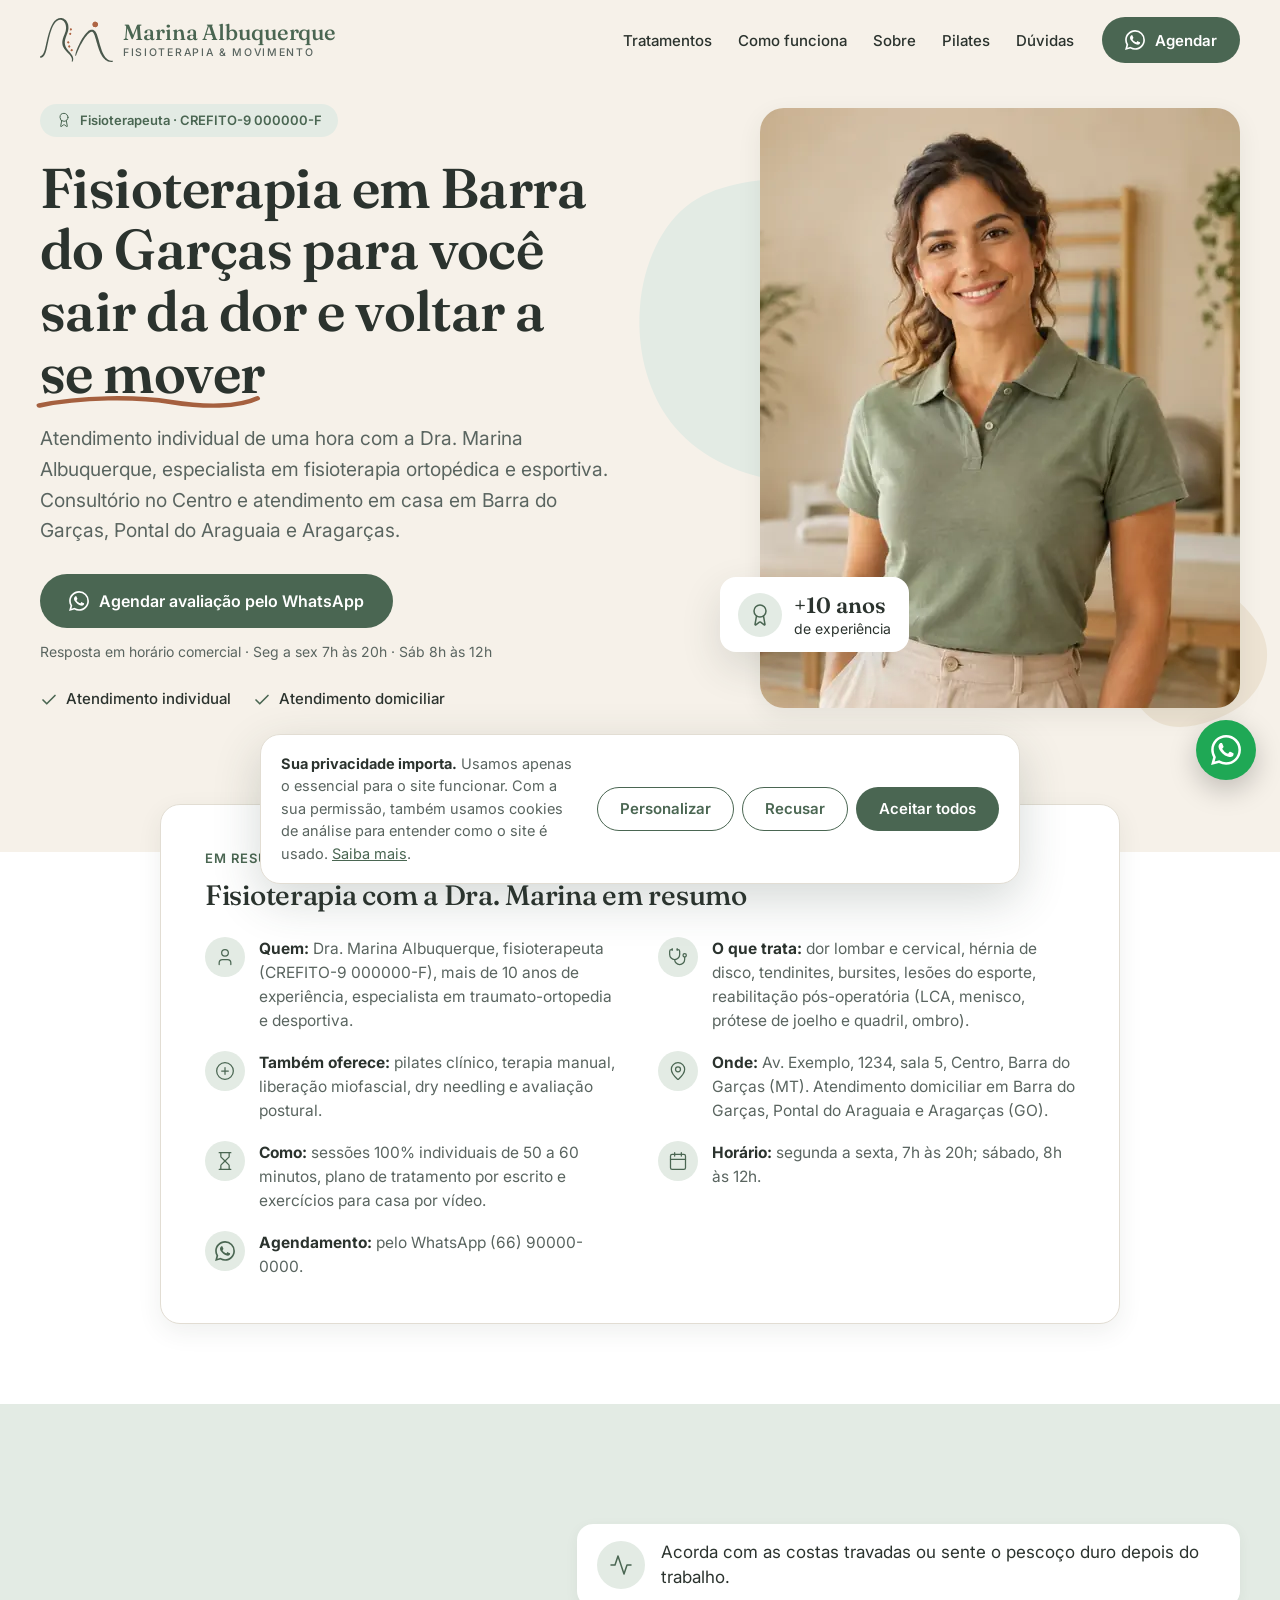
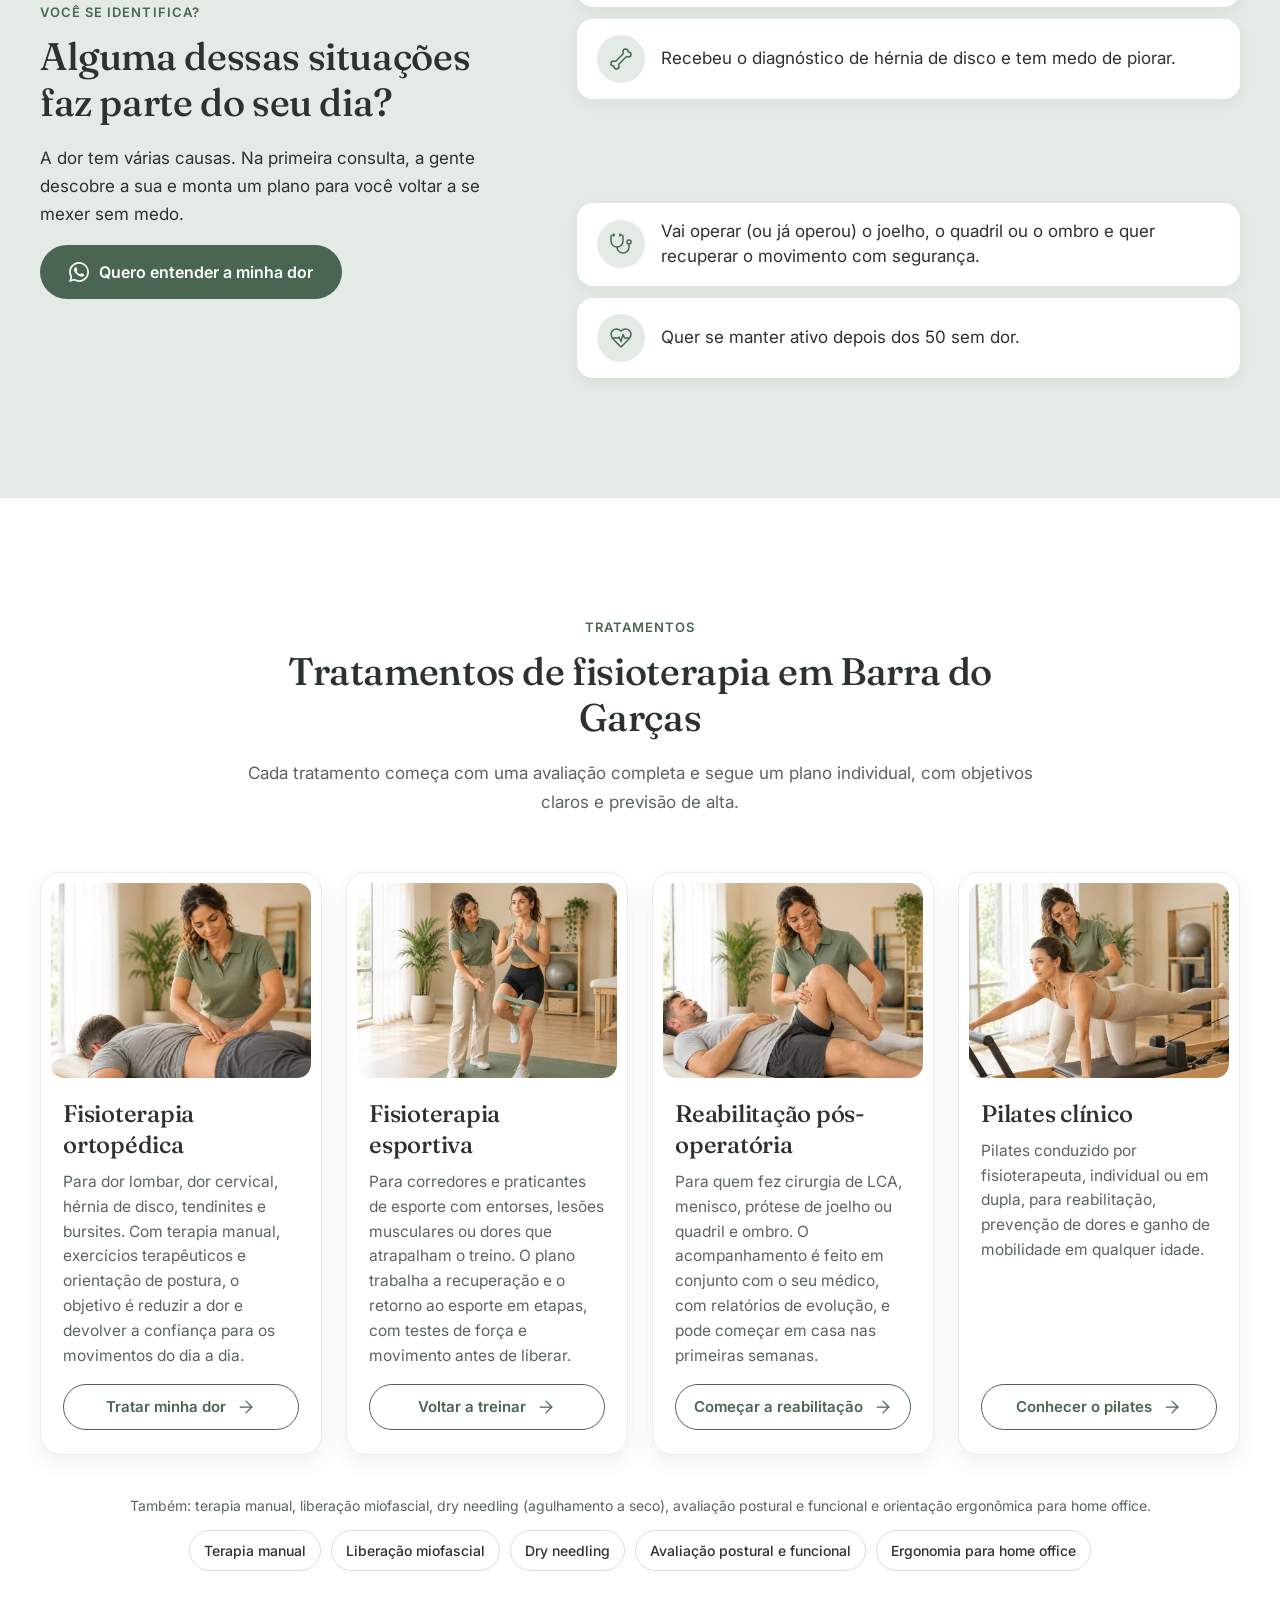
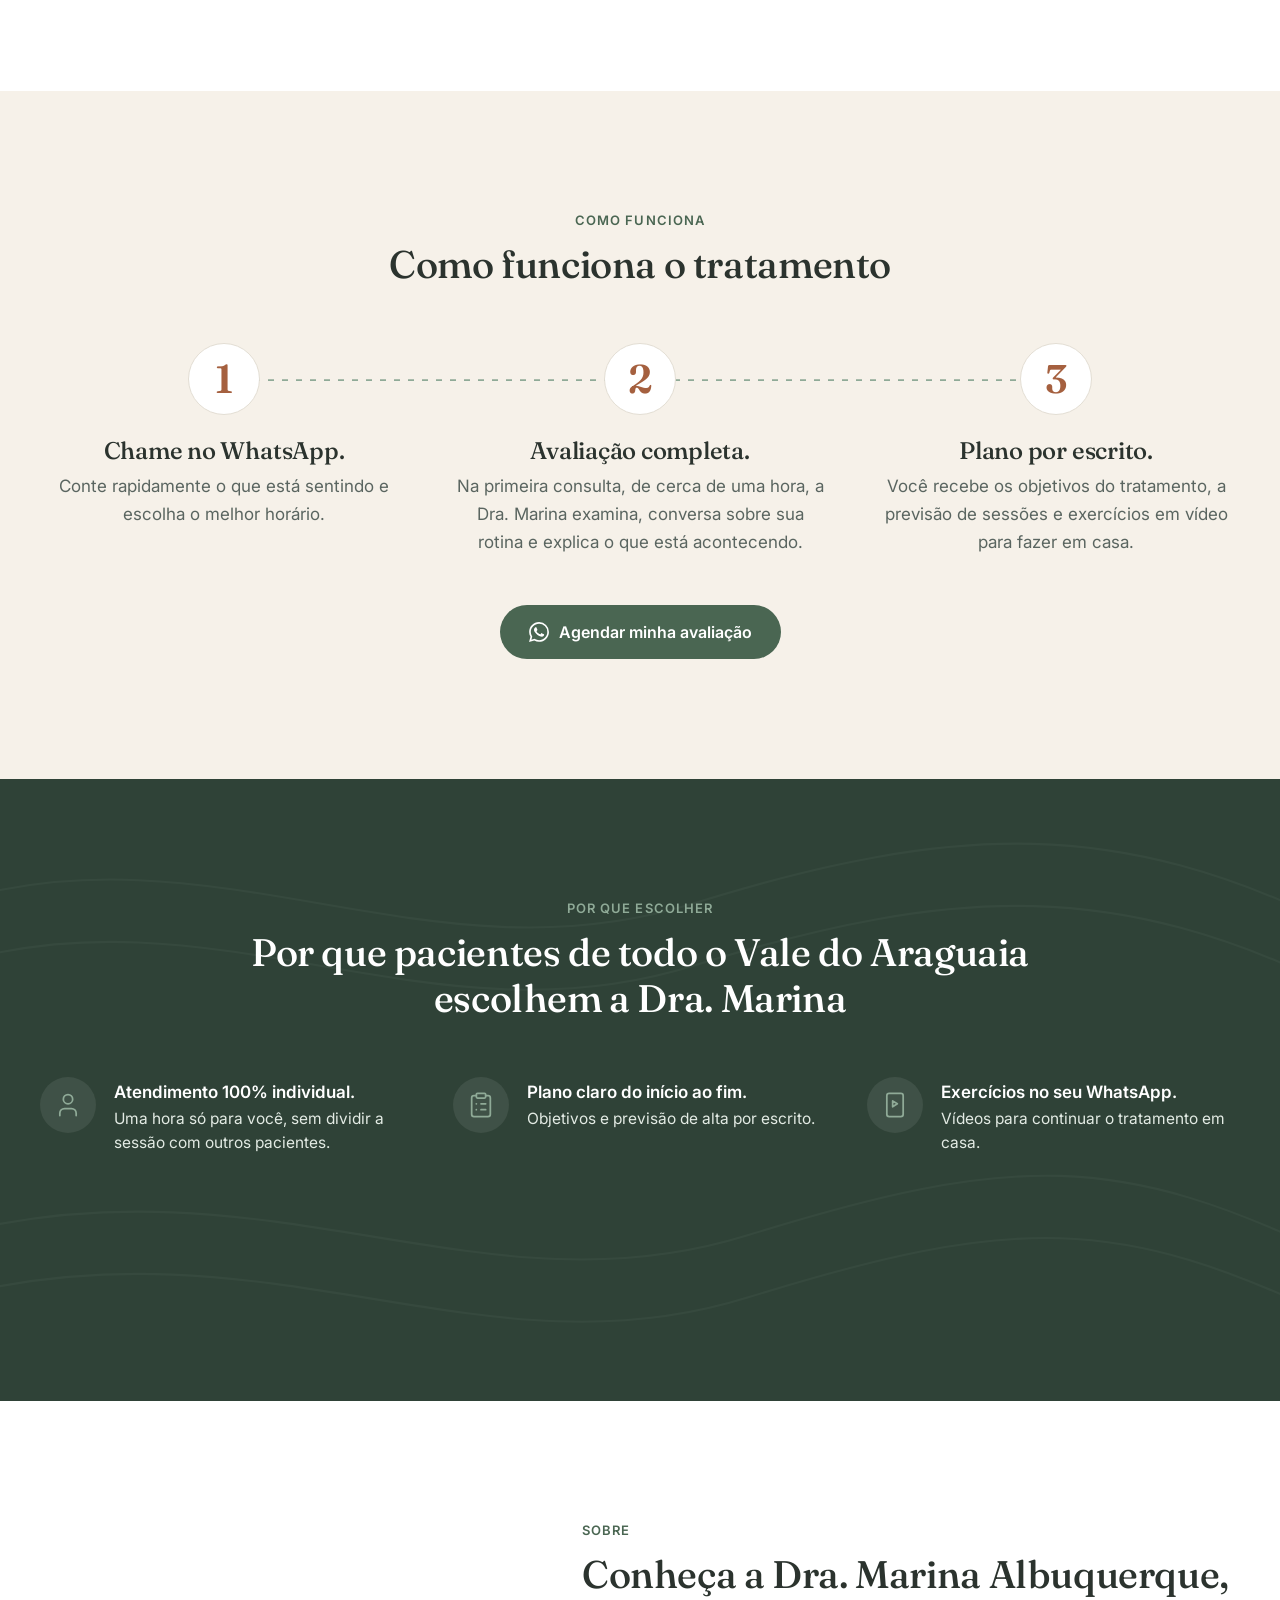
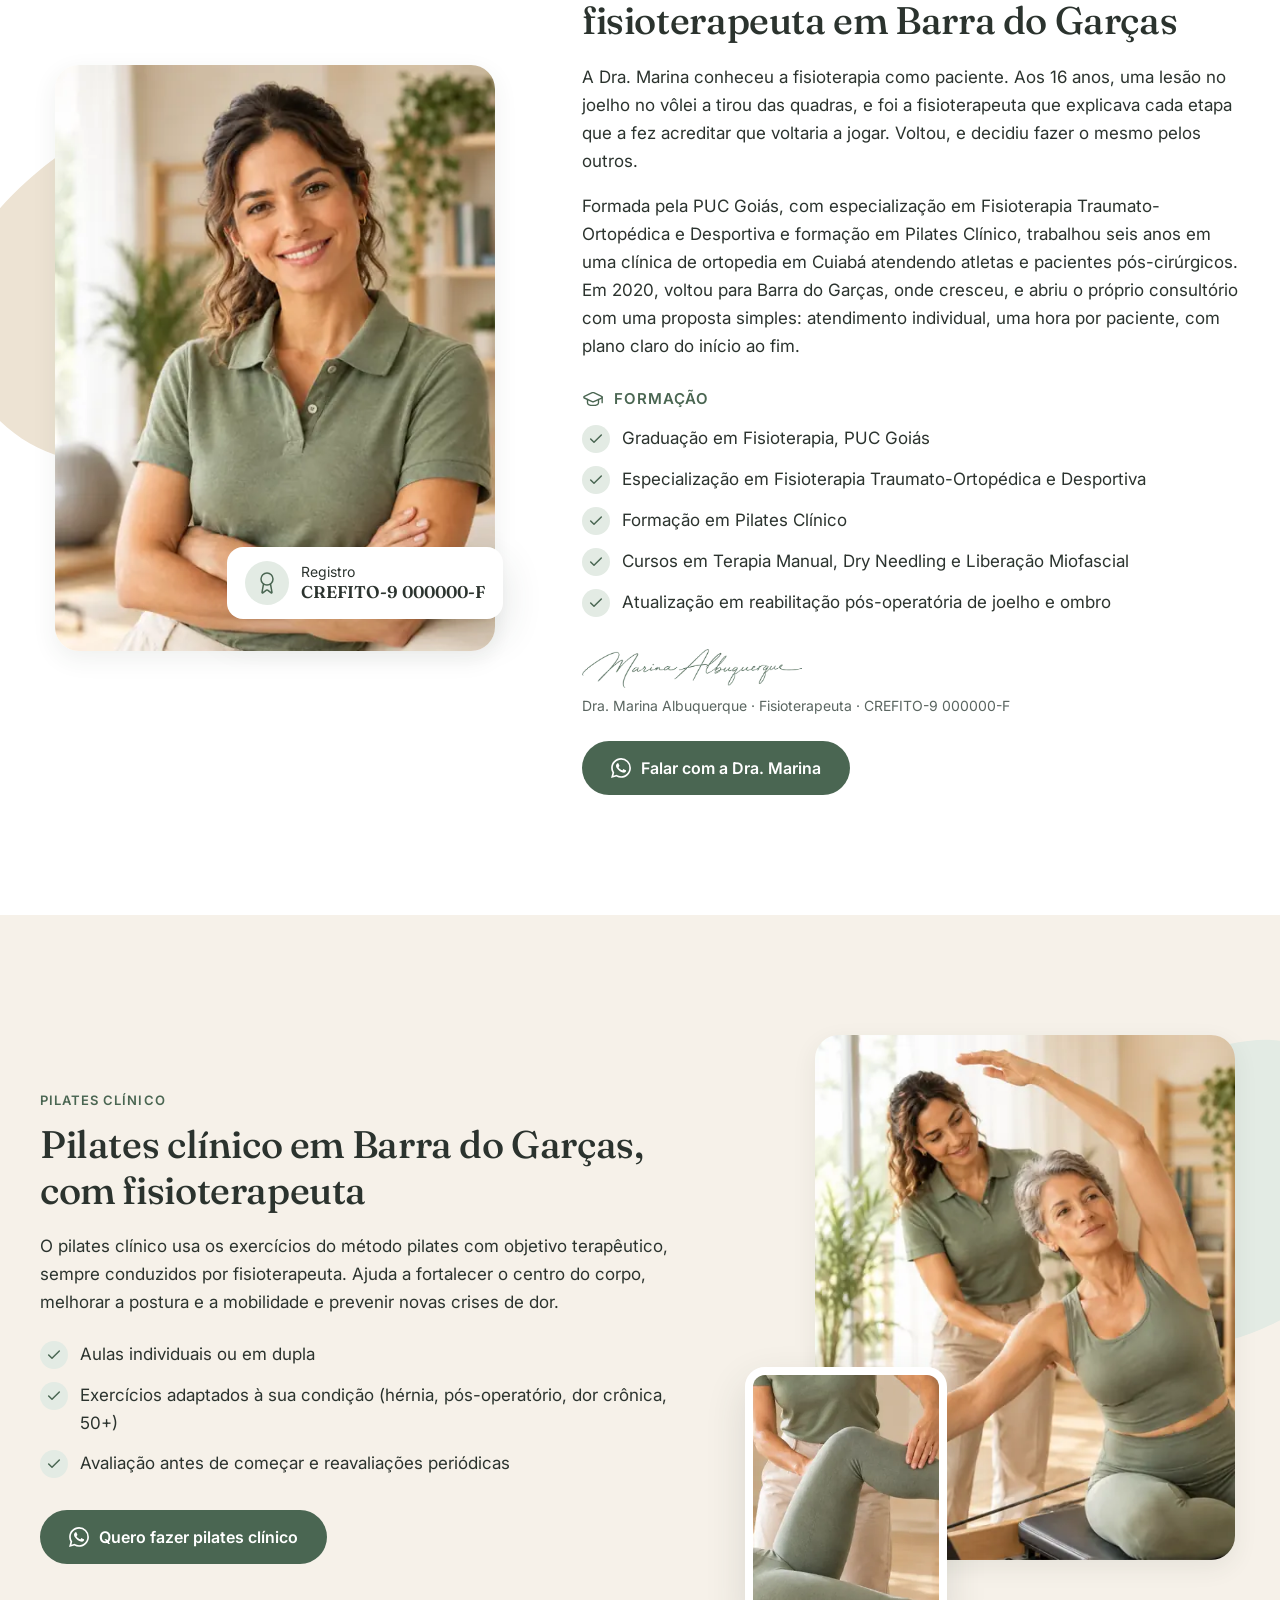
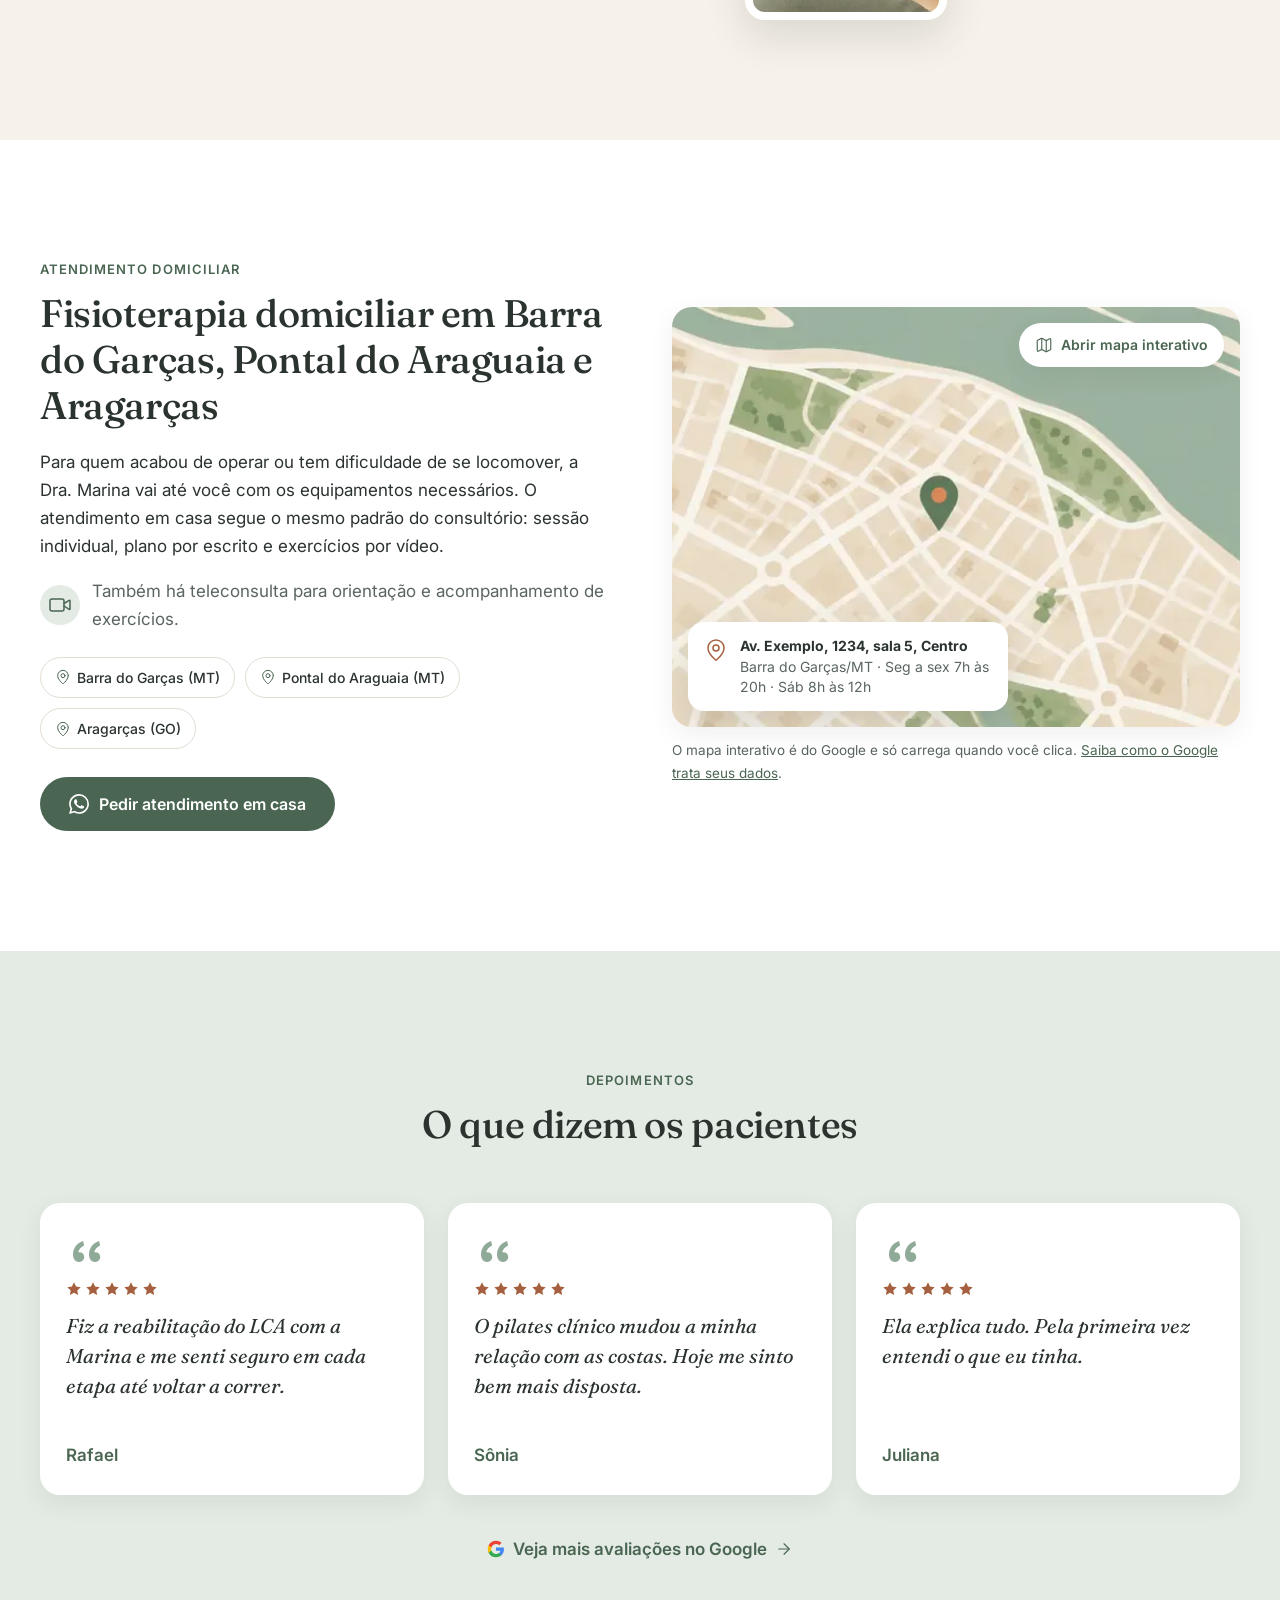
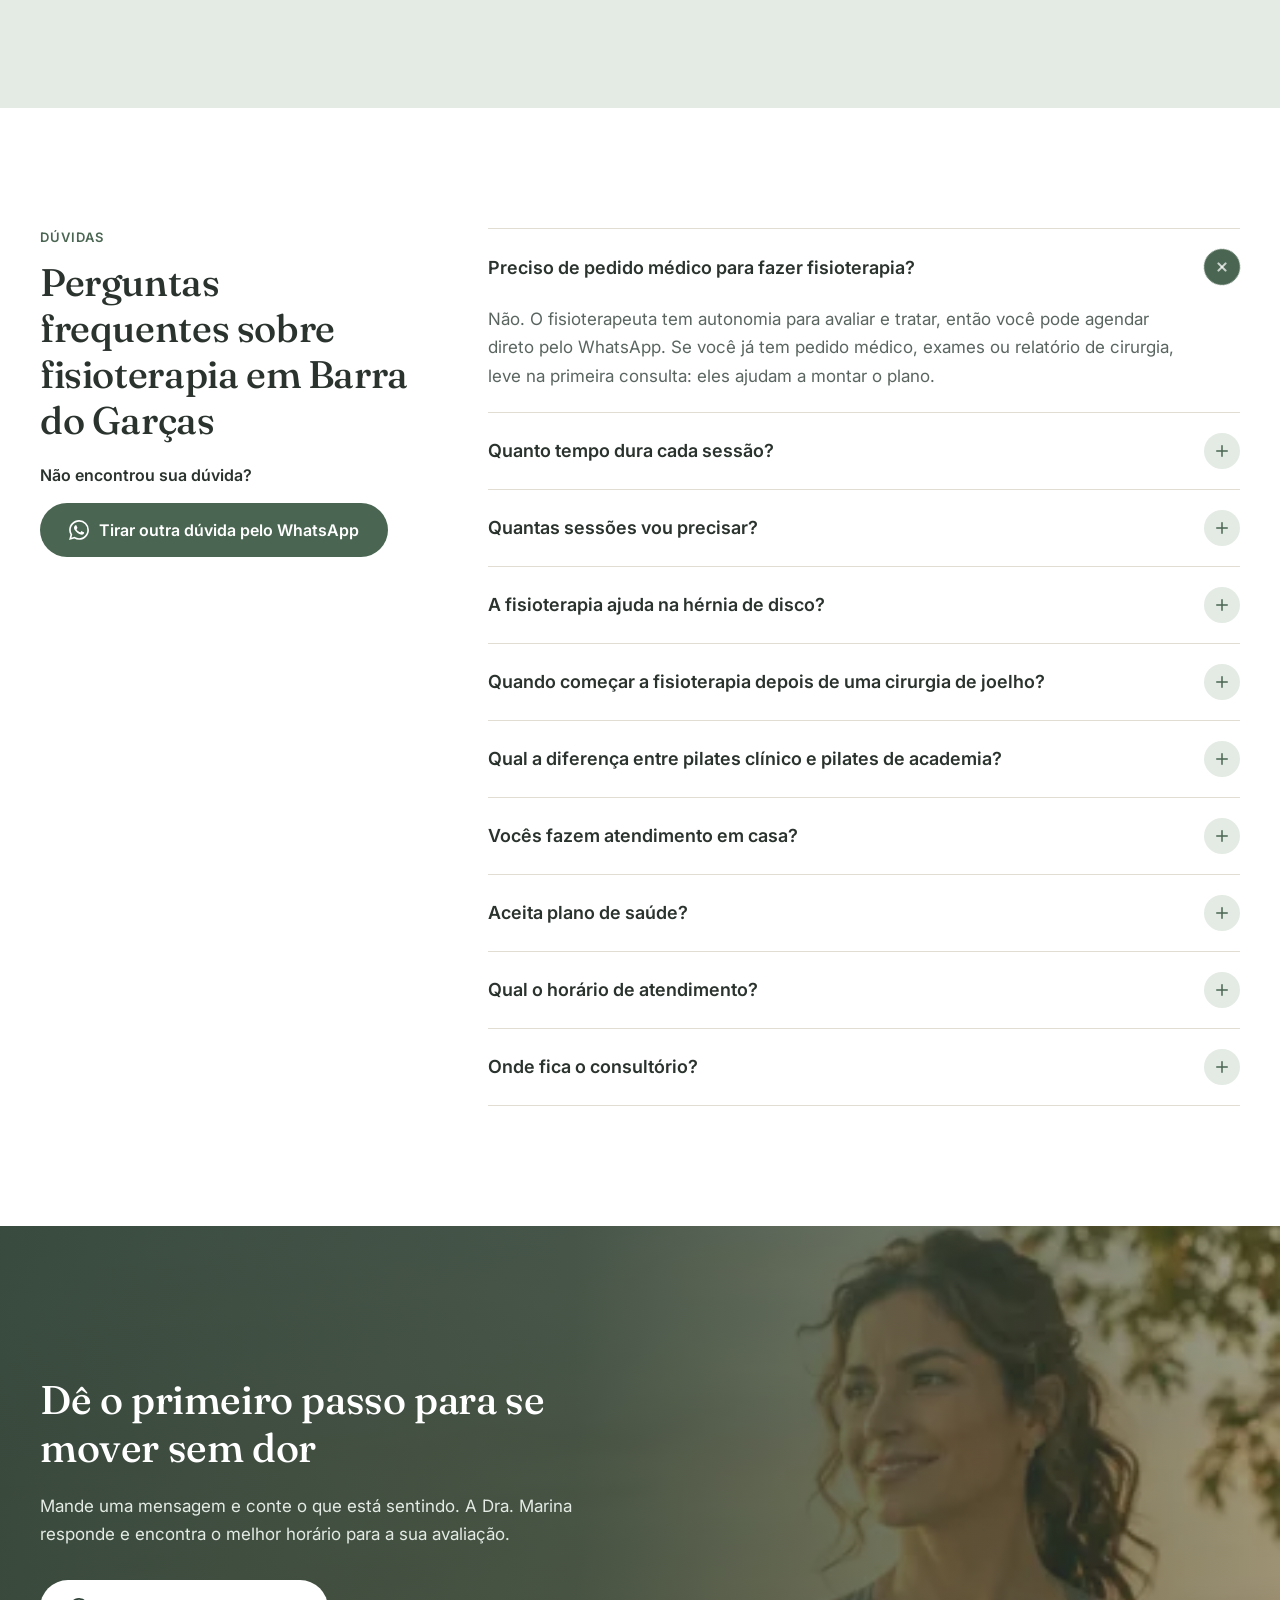
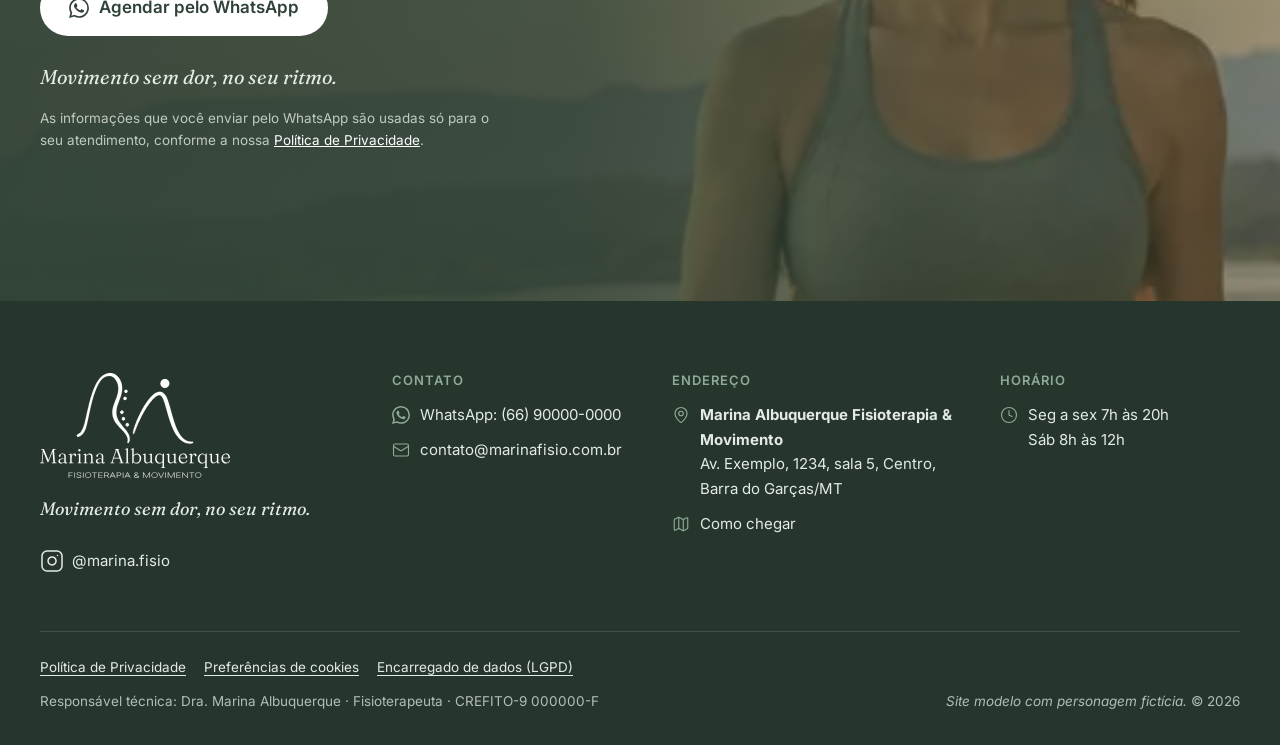
==== index.html @ 3005c21b "Primeira versão do site modelo de fisioterapia Co-Authored-By: Claude Opus 5.5 (1M context) <noreply" ====
<!DOCTYPE html>
<html lang="pt-BR">
<head>
  <meta charset="utf-8">
  <meta name="viewport" content="width=device-width, initial-scale=1">
  <script>document.documentElement.classList.add('js');</script>

  <title>Fisioterapia em Barra do Garças | Dra. Marina Albuquerque</title>
  <meta name="description" content="Fisioterapia ortopédica, esportiva e pilates clínico em Barra do Garças (MT). Atendimento individual de 1 hora e domiciliar. Agende pelo WhatsApp.">
  <link rel="canonical" href="https://www.marinafisio.com.br/">
  <meta name="robots" content="index, follow, max-image-preview:large">
  <meta name="geo.region" content="BR-MT">
  <meta name="geo.placename" content="Barra do Garças">
  <meta name="theme-color" content="#4A6652">

  <!-- Open Graph -->
  <meta property="og:type" content="website">
  <meta property="og:locale" content="pt_BR">
  <meta property="og:url" content="https://www.marinafisio.com.br/">
  <meta property="og:site_name" content="Dra. Marina Albuquerque Fisioterapia">
  <meta property="og:title" content="Fisioterapia em Barra do Garças com a Dra. Marina Albuquerque">
  <meta property="og:description" content="Saia da dor e volte a se mexer com um plano individual. Consultório no Centro e atendimento domiciliar. Fale pelo WhatsApp.">
  <meta property="og:image" content="https://www.marinafisio.com.br/img/og-image.jpg">
  <meta property="og:image:width" content="1200">
  <meta property="og:image:height" content="630">
  <meta name="twitter:card" content="summary_large_image">

  <link rel="icon" href="img/favicon.svg" type="image/svg+xml">

  <!-- Fontes -->
  <link rel="preconnect" href="https://fonts.googleapis.com">
  <link rel="preconnect" href="https://fonts.gstatic.com" crossorigin>
  <link href="https://fonts.googleapis.com/css2?family=Fraunces:ital,opsz,wght@0,9..144,500;0,9..144,600;1,9..144,500&family=Inter:wght@400;500;600&display=swap" rel="stylesheet">

  <link rel="preload" as="image" href="img/hero-dra-marina-960.webp" imagesrcset="img/hero-dra-marina-480.webp 480w, img/hero-dra-marina-960.webp 960w" imagesizes="(min-width: 1024px) 480px, 90vw" fetchpriority="high">
  <link rel="stylesheet" href="css/style.css">
  <script src="js/consent.js" defer></script>

  <!-- Dados estruturados: clínica + profissional + site -->
  <script type="application/ld+json">
  {
    "@context": "https://schema.org",
    "@graph": [
      {
        "@type": "Physiotherapy",
        "@id": "https://www.marinafisio.com.br/#clinica",
        "name": "Marina Albuquerque Fisioterapia & Movimento",
        "url": "https://www.marinafisio.com.br/",
        "image": "https://www.marinafisio.com.br/img/consultorio-1200.webp",
        "logo": "https://www.marinafisio.com.br/img/logo.svg",
        "description": "Fisioterapia ortopédica, esportiva, reabilitação pós-operatória e pilates clínico em Barra do Garças (MT), com atendimento individual e domiciliar.",
        "telephone": "+55-66-90000-0000",
        "email": "contato@marinafisio.com.br",
        "address": {
          "@type": "PostalAddress",
          "streetAddress": "Av. Exemplo, 1234, sala 5",
          "addressLocality": "Barra do Garças",
          "addressRegion": "MT",
          "postalCode": "78600-000",
          "addressCountry": "BR"
        },
        "geo": { "@type": "GeoCoordinates", "latitude": -15.8900, "longitude": -52.2600 },
        "areaServed": [
          { "@type": "City", "name": "Barra do Garças" },
          { "@type": "City", "name": "Pontal do Araguaia" },
          { "@type": "City", "name": "Aragarças" }
        ],
        "openingHoursSpecification": [
          { "@type": "OpeningHoursSpecification", "dayOfWeek": ["Monday","Tuesday","Wednesday","Thursday","Friday"], "opens": "07:00", "closes": "20:00" },
          { "@type": "OpeningHoursSpecification", "dayOfWeek": "Saturday", "opens": "08:00", "closes": "12:00" }
        ],
        "availableService": [
          { "@type": "MedicalTherapy", "name": "Fisioterapia ortopédica" },
          { "@type": "MedicalTherapy", "name": "Fisioterapia esportiva" },
          { "@type": "MedicalTherapy", "name": "Reabilitação pós-operatória" },
          { "@type": "MedicalTherapy", "name": "Pilates clínico" },
          { "@type": "MedicalTherapy", "name": "Fisioterapia domiciliar" }
        ],
        "founder": { "@id": "https://www.marinafisio.com.br/#marina" },
        "sameAs": [
          "https://www.instagram.com/marina.fisio",
          "https://g.page/LINK-DO-PERFIL-GOOGLE"
        ]
      },
      {
        "@type": "Person",
        "@id": "https://www.marinafisio.com.br/#marina",
        "name": "Marina Albuquerque",
        "honorificPrefix": "Dra.",
        "jobTitle": "Fisioterapeuta",
        "description": "Fisioterapeuta especialista em traumato-ortopedia e desportiva, com formação em pilates clínico e mais de 10 anos de experiência.",
        "identifier": { "@type": "PropertyValue", "propertyID": "CREFITO-9", "value": "000000-F" },
        "alumniOf": { "@type": "CollegeOrUniversity", "name": "Pontifícia Universidade Católica de Goiás" },
        "knowsAbout": ["Fisioterapia ortopédica","Fisioterapia esportiva","Reabilitação pós-operatória","Pilates clínico","Dor lombar","Hérnia de disco","Dry needling","Terapia manual"],
        "worksFor": { "@id": "https://www.marinafisio.com.br/#clinica" },
        "image": "https://www.marinafisio.com.br/img/sobre-dra-marina-900.webp",
        "sameAs": ["https://www.instagram.com/marina.fisio"]
      },
      {
        "@type": "WebSite",
        "@id": "https://www.marinafisio.com.br/#site",
        "url": "https://www.marinafisio.com.br/",
        "name": "Dra. Marina Albuquerque Fisioterapia",
        "inLanguage": "pt-BR",
        "publisher": { "@id": "https://www.marinafisio.com.br/#clinica" }
      }
    ]
  }
  </script>

  <!-- Dados estruturados: perguntas frequentes (texto idêntico ao da página) -->
  <script type="application/ld+json">
  {
    "@context": "https://schema.org",
    "@type": "FAQPage",
    "mainEntity": [
      { "@type": "Question", "name": "Preciso de pedido médico para fazer fisioterapia?", "acceptedAnswer": { "@type": "Answer", "text": "Não. O fisioterapeuta tem autonomia para avaliar e tratar, então você pode agendar direto pelo WhatsApp. Se você já tem pedido médico, exames ou relatório de cirurgia, leve na primeira consulta: eles ajudam a montar o plano." } },
      { "@type": "Question", "name": "Quanto tempo dura cada sessão?", "acceptedAnswer": { "@type": "Answer", "text": "Cada sessão dura de 50 a 60 minutos e é 100% individual. A primeira consulta é uma avaliação completa, com conversa, exame físico e explicação do plano de tratamento." } },
      { "@type": "Question", "name": "Quantas sessões vou precisar?", "acceptedAnswer": { "@type": "Answer", "text": "Depende da sua condição, do tempo de dor e dos seus objetivos. Depois da avaliação, você recebe um plano por escrito com a previsão de sessões, que é revisado conforme a evolução." } },
      { "@type": "Question", "name": "A fisioterapia ajuda na hérnia de disco?", "acceptedAnswer": { "@type": "Answer", "text": "Sim, a fisioterapia é um dos tratamentos indicados para hérnia de disco. Com exercícios, terapia manual e orientação de postura, o objetivo é reduzir a dor, melhorar o movimento e diminuir o risco de novas crises. O plano é definido depois da avaliação." } },
      { "@type": "Question", "name": "Quando começar a fisioterapia depois de uma cirurgia de joelho?", "acceptedAnswer": { "@type": "Answer", "text": "Em geral, nos primeiros dias após a cirurgia, conforme a liberação do seu médico. A Dra. Marina segue o protocolo do cirurgião, envia relatórios de evolução e pode iniciar o atendimento em casa nas primeiras semanas." } },
      { "@type": "Question", "name": "Qual a diferença entre pilates clínico e pilates de academia?", "acceptedAnswer": { "@type": "Answer", "text": "O pilates clínico é conduzido por fisioterapeuta e tem objetivo terapêutico: tratar dores, reabilitar lesões e prevenir novas. Os exercícios são escolhidos a partir de uma avaliação, em aulas individuais ou em dupla." } },
      { "@type": "Question", "name": "Vocês fazem atendimento em casa?", "acceptedAnswer": { "@type": "Answer", "text": "Sim. O atendimento domiciliar é feito em Barra do Garças, Pontal do Araguaia e Aragarças (GO), especialmente para quem está no pós-operatório ou tem dificuldade de locomoção. Combine pelo WhatsApp." } },
      { "@type": "Question", "name": "Aceita plano de saúde?", "acceptedAnswer": { "@type": "Answer", "text": "Fale com a gente pelo WhatsApp para saber as opções de pagamento e se é possível emitir recibo para reembolso do seu plano." } },
      { "@type": "Question", "name": "Qual o horário de atendimento?", "acceptedAnswer": { "@type": "Answer", "text": "De segunda a sexta, das 7h às 20h, e aos sábados, das 8h às 12h. O agendamento é feito pelo WhatsApp (66) 90000-0000." } },
      { "@type": "Question", "name": "Onde fica o consultório?", "acceptedAnswer": { "@type": "Answer", "text": "Na Av. Exemplo, 1234, sala 5, no Centro de Barra do Garças (MT). O consultório atende pacientes de todo o Vale do Araguaia." } }
    ]
  }
  </script>
</head>
<body>

<!-- Ícones (Lucide, traço 1,5 px) -->
<svg xmlns="http://www.w3.org/2000/svg" style="display:none" aria-hidden="true">
  <symbol id="i-whatsapp" viewBox="0 0 24 24"><path d="M17.472 14.382c-.297-.149-1.758-.867-2.03-.967-.273-.099-.471-.148-.67.15-.197.297-.767.966-.94 1.164-.173.199-.347.223-.644.075-.297-.15-1.255-.463-2.39-1.475-.883-.788-1.48-1.761-1.653-2.059-.173-.297-.018-.458.13-.606.134-.133.298-.347.446-.52.149-.174.198-.298.298-.497.099-.198.05-.371-.025-.52-.075-.149-.669-1.612-.916-2.207-.242-.579-.487-.5-.669-.51-.173-.008-.371-.01-.57-.01-.198 0-.52.074-.792.372-.272.297-1.04 1.016-1.04 2.479 0 1.462 1.065 2.875 1.213 3.074.149.198 2.096 3.2 5.077 4.487.709.306 1.262.489 1.694.625.712.227 1.36.195 1.871.118.571-.085 1.758-.719 2.006-1.413.248-.694.248-1.289.173-1.413-.074-.124-.272-.198-.57-.347m-5.421 7.403h-.004a9.87 9.87 0 0 1-5.031-1.378l-.361-.214-3.741.982.998-3.648-.235-.374a9.86 9.86 0 0 1-1.51-5.26c.001-5.45 4.436-9.884 9.888-9.884 2.64 0 5.122 1.03 6.988 2.898a9.825 9.825 0 0 1 2.893 6.994c-.003 5.45-4.437 9.884-9.885 9.884m8.413-18.297A11.815 11.815 0 0 0 12.05 0C5.495 0 .16 5.335.157 11.892c0 2.096.547 4.142 1.588 5.945L.057 24l6.305-1.654a11.882 11.882 0 0 0 5.683 1.448h.005c6.554 0 11.89-5.335 11.893-11.893a11.821 11.821 0 0 0-3.48-8.413z"/></symbol>
  <symbol id="i-user" viewBox="0 0 24 24"><path d="M19 21v-2a4 4 0 0 0-4-4H9a4 4 0 0 0-4 4v2"/><circle cx="12" cy="7" r="4"/></symbol>
  <symbol id="i-stethoscope" viewBox="0 0 24 24"><path d="M11 2v2"/><path d="M5 2v2"/><path d="M5 3H4a2 2 0 0 0-2 2v4a6 6 0 0 0 12 0V5a2 2 0 0 0-2-2h-1"/><path d="M8 15a6 6 0 0 0 12 0v-3"/><circle cx="20" cy="10" r="2"/></symbol>
  <symbol id="i-plus-circle" viewBox="0 0 24 24"><circle cx="12" cy="12" r="10"/><path d="M8 12h8"/><path d="M12 8v8"/></symbol>
  <symbol id="i-plus" viewBox="0 0 24 24"><path d="M5 12h14"/><path d="M12 5v14"/></symbol>
  <symbol id="i-map-pin" viewBox="0 0 24 24"><path d="M20 10c0 4.993-5.539 10.193-7.399 11.799a1 1 0 0 1-1.202 0C9.539 20.193 4 14.993 4 10a8 8 0 0 1 16 0"/><circle cx="12" cy="10" r="3"/></symbol>
  <symbol id="i-clock" viewBox="0 0 24 24"><circle cx="12" cy="12" r="10"/><path d="M12 6v6l4 2"/></symbol>
  <symbol id="i-calendar" viewBox="0 0 24 24"><path d="M8 2v4"/><path d="M16 2v4"/><rect width="18" height="18" x="3" y="4" rx="2"/><path d="M3 10h18"/></symbol>
  <symbol id="i-hourglass" viewBox="0 0 24 24"><path d="M5 22h14"/><path d="M5 2h14"/><path d="M17 22v-4.172a2 2 0 0 0-.586-1.414L12 12l-4.414 4.414A2 2 0 0 0 7 17.828V22"/><path d="M7 2v4.172a2 2 0 0 0 .586 1.414L12 12l4.414-4.414A2 2 0 0 0 17 6.172V2"/></symbol>
  <symbol id="i-activity" viewBox="0 0 24 24"><path d="M22 12h-4l-3 9L9 3l-3 9H2"/></symbol>
  <symbol id="i-footprints" viewBox="0 0 24 24"><path d="M4 16v-2.38C4 11.5 2.97 10.5 3 8c.03-2.72 1.49-6 4.5-6C9.37 2 10 3.8 10 5.5c0 3.11-2 5.66-2 8.68V16a2 2 0 1 1-4 0Z"/><path d="M20 20v-2.38c0-2.12 1.03-3.12 1-5.62-.03-2.72-1.49-6-4.5-6C14.63 6 14 7.8 14 9.5c0 3.11 2 5.66 2 8.68V20a2 2 0 1 0 4 0Z"/><path d="M16 17h4"/><path d="M4 13h4"/></symbol>
  <symbol id="i-bone" viewBox="0 0 24 24"><path d="M17 10c.7-.7 1.69 0 2.5 0a2.5 2.5 0 1 0 0-5 .5.5 0 0 1-.5-.5 2.5 2.5 0 1 0-5 0c0 .81.7 1.8 0 2.5l-7 7c-.7.7-1.69 0-2.5 0a2.5 2.5 0 0 0 0 5c.28 0 .5.22.5.5a2.5 2.5 0 1 0 5 0c0-.81-.7-1.8 0-2.5Z"/></symbol>
  <symbol id="i-heart-pulse" viewBox="0 0 24 24"><path d="M19 14c1.49-1.46 3-3.21 3-5.5A5.5 5.5 0 0 0 16.5 3c-1.76 0-3 .5-4.5 2-1.5-1.5-2.74-2-4.5-2A5.5 5.5 0 0 0 2 8.5c0 2.3 1.5 4.05 3 5.5l7 7Z"/><path d="M3.22 12H9.5l.5-1 2 4.5 2-7 1.5 3.5h5.27"/></symbol>
  <symbol id="i-clipboard" viewBox="0 0 24 24"><rect width="8" height="4" x="8" y="2" rx="1"/><path d="M16 4h2a2 2 0 0 1 2 2v14a2 2 0 0 1-2 2H6a2 2 0 0 1-2-2V6a2 2 0 0 1 2-2h2"/><path d="M12 11h4"/><path d="M12 16h4"/><path d="M8 11h.01"/><path d="M8 16h.01"/></symbol>
  <symbol id="i-smartphone" viewBox="0 0 24 24"><rect width="14" height="20" x="5" y="2" rx="2"/><path d="m10 8.5 4 2.5-4 2.5z"/></symbol>
  <symbol id="i-file" viewBox="0 0 24 24"><path d="M15 2H6a2 2 0 0 0-2 2v16a2 2 0 0 0 2 2h12a2 2 0 0 0 2-2V7Z"/><path d="M14 2v4a2 2 0 0 0 2 2h4"/><path d="M10 9H8"/><path d="M16 13H8"/><path d="M16 17H8"/></symbol>
  <symbol id="i-home" viewBox="0 0 24 24"><path d="M15 21v-8a1 1 0 0 0-1-1h-4a1 1 0 0 0-1 1v8"/><path d="M3 10a2 2 0 0 1 .709-1.528l7-5.999a2 2 0 0 1 2.582 0l7 5.999A2 2 0 0 1 21 10v9a2 2 0 0 1-2 2H5a2 2 0 0 1-2-2z"/></symbol>
  <symbol id="i-cap" viewBox="0 0 24 24"><path d="M21.42 10.922a1 1 0 0 0-.019-1.838L12.83 5.18a2 2 0 0 0-1.66 0L2.6 9.08a1 1 0 0 0 0 1.832l8.57 3.908a2 2 0 0 0 1.66 0z"/><path d="M22 10v6"/><path d="M6 12.5V16a6 3 0 0 0 12 0v-3.5"/></symbol>
  <symbol id="i-check" viewBox="0 0 24 24"><path d="M20 6 9 17l-5-5"/></symbol>
  <symbol id="i-award" viewBox="0 0 24 24"><path d="m15.477 12.89 1.515 8.526a.5.5 0 0 1-.81.47l-3.58-2.687a1 1 0 0 0-1.197 0l-3.586 2.686a.5.5 0 0 1-.81-.469l1.514-8.526"/><circle cx="12" cy="8" r="6"/></symbol>
  <symbol id="i-star" viewBox="0 0 24 24"><path d="M12 2l3.09 6.26L22 9.27l-5 4.87 1.18 6.88L12 17.77l-6.18 3.25L7 14.14 2 9.27l6.91-1.01z"/></symbol>
  <symbol id="i-quote" viewBox="0 0 40 40"><path d="M17 10c-6 2-10 7-10 13.5C7 28 9.6 31 13 31c3 0 5.2-2.2 5.2-5s-2-4.8-4.6-4.8c-.6 0-1 0-1.4.2.6-3 3-5.8 6-7L17 10Zm16 0c-6 2-10 7-10 13.5 0 4.5 2.6 7.5 6 7.5 3 0 5.2-2.2 5.2-5s-2-4.8-4.6-4.8c-.6 0-1 0-1.4.2.6-3 3-5.8 6-7L33 10Z"/></symbol>
  <symbol id="i-video" viewBox="0 0 24 24"><path d="m16 13 5.223 3.482a.5.5 0 0 0 .777-.416V7.87a.5.5 0 0 0-.752-.432L16 10.5"/><rect x="2" y="6" width="14" height="12" rx="2"/></symbol>
  <symbol id="i-menu" viewBox="0 0 24 24"><path d="M4 7h16"/><path d="M4 12h16"/><path d="M4 17h16"/></symbol>
  <symbol id="i-x" viewBox="0 0 24 24"><path d="M18 6 6 18"/><path d="m6 6 12 12"/></symbol>
  <symbol id="i-arrow" viewBox="0 0 24 24"><path d="M5 12h14"/><path d="m12 5 7 7-7 7"/></symbol>
  <symbol id="i-mail" viewBox="0 0 24 24"><rect width="20" height="16" x="2" y="4" rx="2"/><path d="m22 7-8.97 5.7a1.94 1.94 0 0 1-2.06 0L2 7"/></symbol>
  <symbol id="i-instagram" viewBox="0 0 24 24"><rect width="20" height="20" x="2" y="2" rx="5"/><path d="M16 11.37A4 4 0 1 1 12.63 8 4 4 0 0 1 16 11.37z"/><path d="M17.5 6.5h.01"/></symbol>
  <symbol id="i-map" viewBox="0 0 24 24"><path d="M14.106 5.553a2 2 0 0 0 1.788 0l3.659-1.83A1 1 0 0 1 21 4.619v12.764a1 1 0 0 1-.553.894l-4.553 2.277a2 2 0 0 1-1.788 0l-4.212-2.106a2 2 0 0 0-1.788 0l-3.659 1.83A1 1 0 0 1 3 19.381V6.618a1 1 0 0 1 .553-.894l4.553-2.277a2 2 0 0 1 1.788 0z"/><path d="M15 5.764v15"/><path d="M9 3.236v15"/></symbol>
  <symbol id="i-google" viewBox="0 0 24 24"><path fill="#4285F4" stroke="none" d="M22.56 12.25c0-.78-.07-1.53-.2-2.25H12v4.26h5.92a5.06 5.06 0 0 1-2.2 3.32v2.76h3.57c2.08-1.92 3.27-4.74 3.27-8.09z"/><path fill="#34A853" stroke="none" d="M12 23c2.97 0 5.46-.98 7.28-2.66l-3.57-2.77c-.98.66-2.23 1.06-3.71 1.06-2.86 0-5.29-1.93-6.16-4.53H2.18v2.84A11 11 0 0 0 12 23z"/><path fill="#FBBC05" stroke="none" d="M5.84 14.09A6.6 6.6 0 0 1 5.5 12c0-.73.13-1.43.35-2.09V7.07H2.18A11 11 0 0 0 1 12c0 1.78.43 3.45 1.18 4.93l3.66-2.84z"/><path fill="#EA4335" stroke="none" d="M12 5.38c1.62 0 3.06.56 4.21 1.64l3.15-3.15C17.45 2.09 14.97 1 12 1A11 11 0 0 0 2.18 7.07l3.66 2.84C6.71 7.31 9.14 5.38 12 5.38z"/></symbol>
</svg>

<a class="skip-link" href="#conteudo">Pular para o conteúdo</a>

<!-- ================= HEADER ================= -->
<header class="site-header">
  <div class="container header-inner">
    <a class="brand" href="#inicio" aria-label="Marina Albuquerque Fisioterapia &amp; Movimento, voltar ao início">
      <img src="img/simbolo.svg" alt="" width="74" height="44">
      <span class="brand-text">
        <span class="brand-name">Marina Albuquerque</span>
        <span class="brand-sub">Fisioterapia &amp; Movimento</span>
      </span>
    </a>

    <nav class="nav-desktop" aria-label="Menu principal">
      <ul>
        <li><a href="#tratamentos">Tratamentos</a></li>
        <li><a href="#como-funciona">Como funciona</a></li>
        <li><a href="#sobre">Sobre</a></li>
        <li><a href="#pilates">Pilates</a></li>
        <li><a href="#duvidas">Dúvidas</a></li>
      </ul>
      <a id="cta-header" class="btn btn-primary btn-sm" href="https://wa.me/5566900000000?text=Ol%C3%A1%2C%20Dra.%20Marina!%20Vim%20pelo%20site%20e%20gostaria%20de%20agendar%20uma%20avalia%C3%A7%C3%A3o." target="_blank" rel="noopener">
        <svg class="icon icon-fill" aria-hidden="true"><use href="#i-whatsapp"/></svg>Agendar
      </a>
    </nav>

    <button class="menu-toggle" type="button" aria-expanded="false" aria-controls="menu-mobile" aria-label="Abrir menu">
      <svg class="icon" aria-hidden="true"><use href="#i-menu"/></svg>
    </button>
  </div>
</header>

<div class="mobile-menu" id="menu-mobile" aria-hidden="true">
  <div class="mobile-menu-top">
    <a class="brand" href="#inicio" aria-label="Voltar ao início">
      <img src="img/simbolo.svg" alt="" width="60" height="36">
      <span class="brand-text">
        <span class="brand-name">Marina Albuquerque</span>
        <span class="brand-sub">Fisioterapia &amp; Movimento</span>
      </span>
    </a>
    <button class="menu-toggle menu-close" type="button" aria-label="Fechar menu">
      <svg class="icon" aria-hidden="true"><use href="#i-x"/></svg>
    </button>
  </div>
  <nav aria-label="Menu mobile">
    <ul>
      <li><a href="#tratamentos">Tratamentos</a></li>
      <li><a href="#como-funciona">Como funciona</a></li>
      <li><a href="#sobre">Sobre</a></li>
      <li><a href="#pilates">Pilates</a></li>
      <li><a href="#depoimentos">Depoimentos</a></li>
      <li><a href="#duvidas">Dúvidas</a></li>
      <li><a href="#contato">Contato</a></li>
    </ul>
  </nav>
  <a id="cta-menu" class="btn btn-primary" href="https://wa.me/5566900000000?text=Ol%C3%A1%2C%20Dra.%20Marina!%20Vim%20pelo%20site%20e%20gostaria%20de%20agendar%20uma%20avalia%C3%A7%C3%A3o." target="_blank" rel="noopener">
    <svg class="icon icon-fill" aria-hidden="true"><use href="#i-whatsapp"/></svg>Agendar avaliação pelo WhatsApp
  </a>
</div>

<main id="conteudo">

  <!-- ================= 1. HERO ================= -->
  <section class="hero" id="inicio" aria-labelledby="titulo-hero">
    <div class="container hero-grid">
      <div class="hero-copy">
        <span class="badge hero-in" style="--i:0">
          <svg class="icon" aria-hidden="true"><use href="#i-award"/></svg>
          Fisioterapeuta · CREFITO-9 000000-F
        </span>
        <h1 id="titulo-hero" class="hero-in" style="--i:1">
          Fisioterapia em Barra do Garças para você sair da dor e voltar a
          <span class="underline-word">se mover<svg viewBox="0 0 200 20" preserveAspectRatio="none" aria-hidden="true"><path d="M3 14 C 40 4, 90 4, 120 10 S 180 16, 197 6" fill="none" stroke="currentColor" stroke-width="5" stroke-linecap="round"/></svg></span>
        </h1>
        <p class="lead hero-in" style="--i:2">
          Atendimento individual de uma hora com a Dra. Marina Albuquerque, especialista em fisioterapia ortopédica e esportiva. Consultório no Centro e atendimento em casa em Barra do Garças, Pontal do Araguaia e Aragarças.
        </p>
        <div class="hero-cta hero-in" style="--i:3">
          <a id="cta-hero" class="btn btn-primary btn-block-m" href="https://wa.me/5566900000000?text=Ol%C3%A1%2C%20Dra.%20Marina!%20Vim%20pelo%20site%20e%20gostaria%20de%20agendar%20uma%20avalia%C3%A7%C3%A3o." target="_blank" rel="noopener">
            <svg class="icon icon-fill" aria-hidden="true"><use href="#i-whatsapp"/></svg>Agendar avaliação pelo WhatsApp
          </a>
          <p class="hero-micro">Resposta em horário comercial · Seg a sex 7h às 20h · Sáb 8h às 12h</p>
        </div>
        <ul class="hero-facts hero-in" style="--i:4">
          <li><svg class="icon" aria-hidden="true"><use href="#i-check"/></svg>Atendimento individual</li>
          <li><svg class="icon" aria-hidden="true"><use href="#i-check"/></svg>Atendimento domiciliar</li>
        </ul>
      </div>

      <div class="hero-media hero-in" style="--i:2">
        <svg class="blob" viewBox="0 0 200 200" aria-hidden="true"><path fill="currentColor" d="M44.7,-58.4C57.1,-49.8,66,-35.6,70.4,-20C74.8,-4.4,74.7,12.6,68.3,26.8C61.9,41,49.2,52.4,34.6,60.2C20,68,3.5,72.2,-13.6,70.5C-30.7,68.8,-48.4,61.2,-59.6,48C-70.8,34.8,-75.6,16,-74.2,-1.9C-72.8,-19.8,-65.3,-36.8,-52.8,-45.6C-40.3,-54.4,-22.8,-55,-6.4,-56.9C10,-58.8,32.3,-67,44.7,-58.4Z" transform="translate(100 100)"/></svg>
        <svg class="blob blob-2" viewBox="0 0 200 200" aria-hidden="true"><path fill="currentColor" d="M39.5,-49.4C51.2,-38.5,60.7,-25.5,63.3,-11C65.9,3.5,61.6,19.5,52.5,31.6C43.4,43.7,29.5,51.9,13.8,57.4C-1.9,62.9,-19.4,65.7,-33.5,59.4C-47.6,53.1,-58.3,37.7,-63.2,20.7C-68.1,3.7,-67.2,-14.9,-58.7,-28.4C-50.2,-41.9,-34.1,-50.3,-19.4,-59.6C-4.7,-68.9,8.6,-79.1,21.2,-76.2C33.8,-73.3,27.8,-60.3,39.5,-49.4Z" transform="translate(100 100)"/></svg>
        <div class="hero-photo hero-photo-in">
          <img src="img/hero-dra-marina-960.webp"
               srcset="img/hero-dra-marina-480.webp 480w, img/hero-dra-marina-960.webp 960w"
               sizes="(min-width: 1024px) 480px, 90vw"
               width="960" height="1200" fetchpriority="high"
               alt="Dra. Marina Albuquerque, fisioterapeuta em Barra do Garças, no consultório">
        </div>
        <div class="float-card" aria-hidden="true">
          <span class="ic"><svg class="icon" aria-hidden="true"><use href="#i-award"/></svg></span>
          <span><strong>+10 anos</strong>de experiência</span>
        </div>
      </div>
    </div>
  </section>

  <!-- ================= 2. EM RESUMO ================= -->
  <section class="summary-wrap bg-branco" aria-labelledby="titulo-resumo">
    <div class="container">
      <div class="summary-box reveal">
        <span class="eyebrow">Em resumo</span>
        <h2 id="titulo-resumo">Fisioterapia com a Dra. Marina em resumo</h2>
        <ul class="summary-list">
          <li><span class="ic"><svg class="icon" aria-hidden="true"><use href="#i-user"/></svg></span><span><strong>Quem:</strong> <span class="txt">Dra. Marina Albuquerque, fisioterapeuta (CREFITO-9 000000-F), mais de 10 anos de experiência, especialista em traumato-ortopedia e desportiva.</span></span></li>
          <li><span class="ic"><svg class="icon" aria-hidden="true"><use href="#i-stethoscope"/></svg></span><span><strong>O que trata:</strong> <span class="txt">dor lombar e cervical, hérnia de disco, tendinites, bursites, lesões do esporte, reabilitação pós-operatória (LCA, menisco, prótese de joelho e quadril, ombro).</span></span></li>
          <li><span class="ic"><svg class="icon" aria-hidden="true"><use href="#i-plus-circle"/></svg></span><span><strong>Também oferece:</strong> <span class="txt">pilates clínico, terapia manual, liberação miofascial, dry needling e avaliação postural.</span></span></li>
          <li><span class="ic"><svg class="icon" aria-hidden="true"><use href="#i-map-pin"/></svg></span><span><strong>Onde:</strong> <span class="txt">Av. Exemplo, 1234, sala 5, Centro, Barra do Garças (MT). Atendimento domiciliar em Barra do Garças, Pontal do Araguaia e Aragarças (GO).</span></span></li>
          <li><span class="ic"><svg class="icon" aria-hidden="true"><use href="#i-hourglass"/></svg></span><span><strong>Como:</strong> <span class="txt">sessões 100% individuais de 50 a 60 minutos, plano de tratamento por escrito e exercícios para casa por vídeo.</span></span></li>
          <li><span class="ic"><svg class="icon" aria-hidden="true"><use href="#i-calendar"/></svg></span><span><strong>Horário:</strong> <span class="txt">segunda a sexta, 7h às 20h; sábado, 8h às 12h.</span></span></li>
          <li><span class="ic"><svg class="icon icon-fill" aria-hidden="true"><use href="#i-whatsapp"/></svg></span><span><strong>Agendamento:</strong> <span class="txt">pelo WhatsApp (66) 90000-0000.</span></span></li>
        </ul>
      </div>
    </div>
  </section>

  <!-- ================= 3. VOCÊ SE IDENTIFICA? ================= -->
  <section class="section bg-salvia" aria-labelledby="titulo-identifica">
    <div class="container identify-grid">
      <div class="reveal">
        <span class="eyebrow">Você se identifica?</span>
        <h2 id="titulo-identifica">Alguma dessas situações faz parte do seu dia?</h2>
        <p class="identify-close prose">A dor tem várias causas. Na primeira consulta, a gente descobre a sua e monta um plano para você voltar a se mexer sem medo.</p>
        <a id="cta-identifica" class="btn btn-primary btn-block-m" href="https://wa.me/5566900000000?text=Ol%C3%A1%2C%20Dra.%20Marina!%20Vim%20pelo%20site%20e%20gostaria%20de%20agendar%20uma%20avalia%C3%A7%C3%A3o." target="_blank" rel="noopener">
          <svg class="icon icon-fill" aria-hidden="true"><use href="#i-whatsapp"/></svg>Quero entender a minha dor
        </a>
      </div>
      <ul class="identify-items">
        <li class="identify-item reveal" style="--d:0"><span class="ic"><svg class="icon" aria-hidden="true"><use href="#i-activity"/></svg></span><p>Acorda com as costas travadas ou sente o pescoço duro depois do trabalho.</p></li>
        <li class="identify-item reveal" style="--d:1"><span class="ic"><svg class="icon" aria-hidden="true"><use href="#i-bone"/></svg></span><p>Recebeu o diagnóstico de hérnia de disco e tem medo de piorar.</p></li>
        <li class="identify-item reveal" style="--d:2"><span class="ic"><svg class="icon" aria-hidden="true"><use href="#i-footprints"/></svg></span><p>Se machucou correndo ou jogando e não sabe quando pode voltar.</p></li>
        <li class="identify-item reveal" style="--d:3"><span class="ic"><svg class="icon" aria-hidden="true"><use href="#i-stethoscope"/></svg></span><p>Vai operar (ou já operou) o joelho, o quadril ou o ombro e quer recuperar o movimento com segurança.</p></li>
        <li class="identify-item reveal" style="--d:4"><span class="ic"><svg class="icon" aria-hidden="true"><use href="#i-heart-pulse"/></svg></span><p>Quer se manter ativo depois dos 50 sem dor.</p></li>
      </ul>
    </div>
  </section>

  <!-- ================= 4. TRATAMENTOS ================= -->
  <section class="section bg-branco" id="tratamentos" aria-labelledby="titulo-tratamentos">
    <div class="container">
      <div class="section-head center reveal">
        <span class="eyebrow">Tratamentos</span>
        <h2 id="titulo-tratamentos">Tratamentos de fisioterapia em Barra do Garças</h2>
        <p>Cada tratamento começa com uma avaliação completa e segue um plano individual, com objetivos claros e previsão de alta.</p>
      </div>

      <div class="cards">
        <article class="card-service reveal" style="--d:0">
          <div class="media">
            <img src="img/tratamento-ortopedia-800.webp" srcset="img/tratamento-ortopedia-400.webp 400w, img/tratamento-ortopedia-800.webp 800w" sizes="(min-width: 1024px) 280px, (min-width: 640px) 45vw, 90vw" width="800" height="600" loading="lazy" alt="Fisioterapeuta tratando dor lombar de paciente em Barra do Garças">
          </div>
          <div class="body">
            <h3>Fisioterapia ortopédica</h3>
            <p>Para dor lombar, dor cervical, hérnia de disco, tendinites e bursites. Com terapia manual, exercícios terapêuticos e orientação de postura, o objetivo é reduzir a dor e devolver a confiança para os movimentos do dia a dia.</p>
            <a id="cta-card-ortopedia" class="btn btn-ghost btn-sm" href="https://wa.me/5566900000000?text=Ol%C3%A1!%20Vim%20pelo%20site%20e%20queria%20tratar%20uma%20dor%20(costas%2Fpesco%C3%A7o%2Farticula%C3%A7%C3%A3o)." target="_blank" rel="noopener">Tratar minha dor <svg class="icon" aria-hidden="true"><use href="#i-arrow"/></svg></a>
          </div>
        </article>

        <article class="card-service reveal" style="--d:1">
          <div class="media">
            <img src="img/tratamento-esportiva-800.webp" srcset="img/tratamento-esportiva-400.webp 400w, img/tratamento-esportiva-800.webp 800w" sizes="(min-width: 1024px) 280px, (min-width: 640px) 45vw, 90vw" width="800" height="600" loading="lazy" alt="Fisioterapia esportiva para corredor em Barra do Garças">
          </div>
          <div class="body">
            <h3>Fisioterapia esportiva</h3>
            <p>Para corredores e praticantes de esporte com entorses, lesões musculares ou dores que atrapalham o treino. O plano trabalha a recuperação e o retorno ao esporte em etapas, com testes de força e movimento antes de liberar.</p>
            <a id="cta-card-esportiva" class="btn btn-ghost btn-sm" href="https://wa.me/5566900000000?text=Ol%C3%A1!%20Vim%20pelo%20site%20e%20tive%20uma%20les%C3%A3o%20no%20esporte.%20Posso%20agendar%20uma%20avalia%C3%A7%C3%A3o%3F" target="_blank" rel="noopener">Voltar a treinar <svg class="icon" aria-hidden="true"><use href="#i-arrow"/></svg></a>
          </div>
        </article>

        <article class="card-service reveal" style="--d:2">
          <div class="media">
            <img src="img/tratamento-pos-operatorio-800.webp" srcset="img/tratamento-pos-operatorio-400.webp 400w, img/tratamento-pos-operatorio-800.webp 800w" sizes="(min-width: 1024px) 280px, (min-width: 640px) 45vw, 90vw" width="800" height="600" loading="lazy" alt="Exercício de reabilitação de joelho após cirurgia de LCA">
          </div>
          <div class="body">
            <h3>Reabilitação pós-operatória</h3>
            <p>Para quem fez cirurgia de LCA, menisco, prótese de joelho ou quadril e ombro. O acompanhamento é feito em conjunto com o seu médico, com relatórios de evolução, e pode começar em casa nas primeiras semanas.</p>
            <a id="cta-card-pos-operatorio" class="btn btn-ghost btn-sm" href="https://wa.me/5566900000000?text=Ol%C3%A1!%20Vim%20pelo%20site%20e%20preciso%20de%20fisioterapia%20p%C3%B3s-cirurgia." target="_blank" rel="noopener">Começar a reabilitação <svg class="icon" aria-hidden="true"><use href="#i-arrow"/></svg></a>
          </div>
        </article>

        <article class="card-service reveal" style="--d:3">
          <div class="media">
            <img src="img/tratamento-pilates-800.webp" srcset="img/tratamento-pilates-400.webp 400w, img/tratamento-pilates-800.webp 800w" sizes="(min-width: 1024px) 280px, (min-width: 640px) 45vw, 90vw" width="800" height="600" loading="lazy" alt="Aula de pilates clínico individual com fisioterapeuta">
          </div>
          <div class="body">
            <h3>Pilates clínico</h3>
            <p>Pilates conduzido por fisioterapeuta, individual ou em dupla, para reabilitação, prevenção de dores e ganho de mobilidade em qualquer idade.</p>
            <a id="cta-card-pilates" class="btn btn-ghost btn-sm" href="https://wa.me/5566900000000?text=Ol%C3%A1!%20Vim%20pelo%20site%20e%20quero%20saber%20sobre%20o%20pilates%20cl%C3%ADnico." target="_blank" rel="noopener">Conhecer o pilates <svg class="icon" aria-hidden="true"><use href="#i-arrow"/></svg></a>
          </div>
        </article>
      </div>

      <div class="also reveal">
        <p class="small">Também: terapia manual, liberação miofascial, dry needling (agulhamento a seco), avaliação postural e funcional e orientação ergonômica para home office.</p>
        <ul class="chips" aria-hidden="true">
          <li class="chip">Terapia manual</li>
          <li class="chip">Liberação miofascial</li>
          <li class="chip">Dry needling</li>
          <li class="chip">Avaliação postural e funcional</li>
          <li class="chip">Ergonomia para home office</li>
        </ul>
      </div>
    </div>
  </section>

  <!-- ================= 5. COMO FUNCIONA ================= -->
  <section class="section bg-areia" id="como-funciona" aria-labelledby="titulo-como">
    <div class="container">
      <div class="section-head center reveal">
        <span class="eyebrow">Como funciona</span>
        <h2 id="titulo-como">Como funciona o tratamento</h2>
      </div>

      <ol class="steps" style="list-style:none;margin:0;padding:0">
        <li class="steps-line" aria-hidden="true">
          <svg viewBox="0 0 100 2" preserveAspectRatio="none"><line x1="0" y1="1" x2="100" y2="1" stroke="currentColor" stroke-width="2" stroke-dasharray="1.2 1.4" vector-effect="non-scaling-stroke" style="stroke-dasharray:6 8"/></svg>
        </li>
        <li class="step reveal" style="--d:0">
          <span class="step-num" aria-hidden="true">1</span>
          <h3>Chame no WhatsApp.</h3>
          <p>Conte rapidamente o que está sentindo e escolha o melhor horário.</p>
        </li>
        <li class="step reveal" style="--d:2">
          <span class="step-num" aria-hidden="true">2</span>
          <h3>Avaliação completa.</h3>
          <p>Na primeira consulta, de cerca de uma hora, a Dra. Marina examina, conversa sobre sua rotina e explica o que está acontecendo.</p>
        </li>
        <li class="step reveal" style="--d:4">
          <span class="step-num" aria-hidden="true">3</span>
          <h3>Plano por escrito.</h3>
          <p>Você recebe os objetivos do tratamento, a previsão de sessões e exercícios em vídeo para fazer em casa.</p>
        </li>
      </ol>

      <div class="steps-cta reveal">
        <a id="cta-como-funciona" class="btn btn-primary btn-block-m" href="https://wa.me/5566900000000?text=Ol%C3%A1%2C%20Dra.%20Marina!%20Vim%20pelo%20site%20e%20gostaria%20de%20agendar%20uma%20avalia%C3%A7%C3%A3o." target="_blank" rel="noopener">
          <svg class="icon icon-fill" aria-hidden="true"><use href="#i-whatsapp"/></svg>Agendar minha avaliação
        </a>
      </div>
    </div>
  </section>

  <!-- ================= 6. POR QUE ESCOLHER ================= -->
  <section class="section bg-verde why" aria-labelledby="titulo-por-que">
    <svg class="why-waves" viewBox="0 0 1200 600" preserveAspectRatio="none" aria-hidden="true">
      <g fill="none" stroke="currentColor" stroke-width="2">
        <path d="M-50 120 C 200 40, 400 200, 650 120 S 1050 40, 1250 140"/>
        <path d="M-50 180 C 200 100, 400 260, 650 180 S 1050 100, 1250 200"/>
        <path d="M-50 440 C 250 360, 450 520, 700 440 S 1050 360, 1250 460"/>
        <path d="M-50 500 C 250 420, 450 580, 700 500 S 1050 420, 1250 520"/>
      </g>
    </svg>
    <div class="container">
      <div class="section-head center reveal">
        <span class="eyebrow">Por que escolher</span>
        <h2 id="titulo-por-que">Por que pacientes de todo o Vale do Araguaia escolhem a Dra. Marina</h2>
      </div>
      <ul class="features">
        <li class="feature reveal" style="--d:0"><span class="ic"><svg class="icon" aria-hidden="true"><use href="#i-user"/></svg></span><div><h3>Atendimento 100% individual.</h3><p>Uma hora só para você, sem dividir a sessão com outros pacientes.</p></div></li>
        <li class="feature reveal" style="--d:1"><span class="ic"><svg class="icon" aria-hidden="true"><use href="#i-clipboard"/></svg></span><div><h3>Plano claro do início ao fim.</h3><p>Objetivos e previsão de alta por escrito.</p></div></li>
        <li class="feature reveal" style="--d:2"><span class="ic"><svg class="icon" aria-hidden="true"><use href="#i-smartphone"/></svg></span><div><h3>Exercícios no seu WhatsApp.</h3><p>Vídeos para continuar o tratamento em casa.</p></div></li>
        <li class="feature reveal" style="--d:3"><span class="ic"><svg class="icon" aria-hidden="true"><use href="#i-file"/></svg></span><div><h3>Conversa com o seu médico.</h3><p>Relatórios de evolução para quem está em acompanhamento.</p></div></li>
        <li class="feature reveal" style="--d:4"><span class="ic"><svg class="icon" aria-hidden="true"><use href="#i-clock"/></svg></span><div><h3>Horários que cabem na rotina.</h3><p>Das 7h às 20h e sábado de manhã.</p></div></li>
        <li class="feature reveal" style="--d:5"><span class="ic"><svg class="icon" aria-hidden="true"><use href="#i-home"/></svg></span><div><h3>Perto de casa.</h3><p>Reabilitação completa sem precisar viajar a Cuiabá ou Goiânia.</p></div></li>
      </ul>
    </div>
  </section>

  <!-- ================= 7. SOBRE ================= -->
  <section class="section bg-branco" id="sobre" aria-labelledby="titulo-sobre">
    <div class="container about-grid">
      <div class="about-media reveal reveal-left">
        <svg class="blob" viewBox="0 0 200 200" aria-hidden="true"><path fill="currentColor" d="M47.3,-61.5C59.6,-48.8,66.8,-32.4,70.2,-15.2C73.6,2,73.2,20,65.2,33.6C57.2,47.2,41.6,56.4,25.2,62.6C8.8,68.8,-8.4,72,-24.6,67.8C-40.8,63.6,-56,52,-64.6,36.6C-73.2,21.2,-75.2,2,-70.6,-14.6C-66,-31.2,-54.8,-45.2,-41,-57.6C-27.2,-70,-10.8,-80.8,4.4,-86.1C19.6,-91.4,35,-74.2,47.3,-61.5Z" transform="translate(100 100)"/></svg>
        <div class="about-photo">
          <img src="img/sobre-dra-marina-900.webp" srcset="img/sobre-dra-marina-450.webp 450w, img/sobre-dra-marina-900.webp 900w" sizes="(min-width: 1024px) 440px, 90vw" width="900" height="1200" loading="lazy" alt="Dra. Marina Albuquerque, fisioterapeuta especialista em ortopedia e esporte">
        </div>
        <div class="float-card" aria-hidden="true">
          <span class="ic"><svg class="icon" aria-hidden="true"><use href="#i-award"/></svg></span>
          <span>Registro<strong style="font-size:17px">CREFITO-9 000000-F</strong></span>
        </div>
      </div>

      <div class="about-copy reveal reveal-right">
        <span class="eyebrow">Sobre</span>
        <h2 id="titulo-sobre">Conheça a Dra. Marina Albuquerque, fisioterapeuta em Barra do Garças</h2>
        <div class="prose">
          <p>A Dra. Marina conheceu a fisioterapia como paciente. Aos 16 anos, uma lesão no joelho no vôlei a tirou das quadras, e foi a fisioterapeuta que explicava cada etapa que a fez acreditar que voltaria a jogar. Voltou, e decidiu fazer o mesmo pelos outros.</p>
          <p>Formada pela PUC Goiás, com especialização em Fisioterapia Traumato-Ortopédica e Desportiva e formação em Pilates Clínico, trabalhou seis anos em uma clínica de ortopedia em Cuiabá atendendo atletas e pacientes pós-cirúrgicos. Em 2020, voltou para Barra do Garças, onde cresceu, e abriu o próprio consultório com uma proposta simples: atendimento individual, uma hora por paciente, com plano claro do início ao fim.</p>
        </div>

        <h3><svg class="icon" aria-hidden="true"><use href="#i-cap"/></svg>Formação</h3>
        <ul class="check-list">
          <li><span class="tick"><svg class="icon" aria-hidden="true"><use href="#i-check"/></svg></span>Graduação em Fisioterapia, PUC Goiás</li>
          <li><span class="tick"><svg class="icon" aria-hidden="true"><use href="#i-check"/></svg></span>Especialização em Fisioterapia Traumato-Ortopédica e Desportiva</li>
          <li><span class="tick"><svg class="icon" aria-hidden="true"><use href="#i-check"/></svg></span>Formação em Pilates Clínico</li>
          <li><span class="tick"><svg class="icon" aria-hidden="true"><use href="#i-check"/></svg></span>Cursos em Terapia Manual, Dry Needling e Liberação Miofascial</li>
          <li><span class="tick"><svg class="icon" aria-hidden="true"><use href="#i-check"/></svg></span>Atualização em reabilitação pós-operatória de joelho e ombro</li>
        </ul>

        <div class="signature"><img src="img/assinatura.webp" width="640" height="113" loading="lazy" alt=""></div>
        <p class="signature-line">Dra. Marina Albuquerque · Fisioterapeuta · CREFITO-9 000000-F</p>

        <a id="cta-sobre" class="btn btn-primary btn-block-m" href="https://wa.me/5566900000000?text=Ol%C3%A1%2C%20Dra.%20Marina!%20Vim%20pelo%20site%20e%20gostaria%20de%20agendar%20uma%20avalia%C3%A7%C3%A3o." target="_blank" rel="noopener">
          <svg class="icon icon-fill" aria-hidden="true"><use href="#i-whatsapp"/></svg>Falar com a Dra. Marina
        </a>
      </div>
    </div>
  </section>

  <!-- ================= 8. PILATES ================= -->
  <section class="section bg-areia" id="pilates" aria-labelledby="titulo-pilates">
    <div class="container pilates-grid">
      <div class="pilates-media reveal">
        <svg class="blob" viewBox="0 0 200 200" aria-hidden="true"><path fill="currentColor" d="M44.7,-58.4C57.1,-49.8,66,-35.6,70.4,-20C74.8,-4.4,74.7,12.6,68.3,26.8C61.9,41,49.2,52.4,34.6,60.2C20,68,3.5,72.2,-13.6,70.5C-30.7,68.8,-48.4,61.2,-59.6,48C-70.8,34.8,-75.6,16,-74.2,-1.9C-72.8,-19.8,-65.3,-36.8,-52.8,-45.6C-40.3,-54.4,-22.8,-55,-6.4,-56.9C10,-58.8,32.3,-67,44.7,-58.4Z" transform="translate(100 100)"/></svg>
        <div class="pilates-main">
          <img src="img/pilates-principal-960.webp" srcset="img/pilates-principal-480.webp 480w, img/pilates-principal-960.webp 960w" sizes="(min-width: 1024px) 420px, 90vw" width="960" height="1200" loading="lazy" alt="Pilates clínico em Barra do Garças para adultos acima de 50 anos">
        </div>
        <div class="pilates-detail">
          <img src="img/pilates-detalhe-600.webp" srcset="img/pilates-detalhe-300.webp 300w, img/pilates-detalhe-600.webp 600w" sizes="200px" width="600" height="750" loading="lazy" alt="Fisioterapeuta orientando exercício de pilates clínico">
        </div>
      </div>

      <div class="pilates-copy reveal">
        <span class="eyebrow">Pilates clínico</span>
        <h2 id="titulo-pilates">Pilates clínico em Barra do Garças, com fisioterapeuta</h2>
        <p class="prose">O pilates clínico usa os exercícios do método pilates com objetivo terapêutico, sempre conduzidos por fisioterapeuta. Ajuda a fortalecer o centro do corpo, melhorar a postura e a mobilidade e prevenir novas crises de dor.</p>
        <ul class="check-list">
          <li><span class="tick"><svg class="icon" aria-hidden="true"><use href="#i-check"/></svg></span>Aulas individuais ou em dupla</li>
          <li><span class="tick"><svg class="icon" aria-hidden="true"><use href="#i-check"/></svg></span>Exercícios adaptados à sua condição (hérnia, pós-operatório, dor crônica, 50+)</li>
          <li><span class="tick"><svg class="icon" aria-hidden="true"><use href="#i-check"/></svg></span>Avaliação antes de começar e reavaliações periódicas</li>
        </ul>
        <a id="cta-pilates" class="btn btn-primary btn-block-m" href="https://wa.me/5566900000000?text=Ol%C3%A1!%20Vim%20pelo%20site%20e%20quero%20saber%20sobre%20o%20pilates%20cl%C3%ADnico." target="_blank" rel="noopener">
          <svg class="icon icon-fill" aria-hidden="true"><use href="#i-whatsapp"/></svg>Quero fazer pilates clínico
        </a>
      </div>
    </div>
  </section>

  <!-- ================= 9. DOMICILIAR E REGIÃO ================= -->
  <section class="section bg-branco" id="contato" aria-labelledby="titulo-domiciliar">
    <div class="container home-grid">
      <div class="home-copy reveal">
        <span class="eyebrow">Atendimento domiciliar</span>
        <h2 id="titulo-domiciliar">Fisioterapia domiciliar em Barra do Garças, Pontal do Araguaia e Aragarças</h2>
        <p class="prose">Para quem acabou de operar ou tem dificuldade de se locomover, a Dra. Marina vai até você com os equipamentos necessários. O atendimento em casa segue o mesmo padrão do consultório: sessão individual, plano por escrito e exercícios por vídeo.</p>
        <div class="tele">
          <span class="ic"><svg class="icon" aria-hidden="true"><use href="#i-video"/></svg></span>
          <p>Também há teleconsulta para orientação e acompanhamento de exercícios.</p>
        </div>
        <ul class="chips" aria-label="Cidades atendidas">
          <li class="chip"><svg class="icon" aria-hidden="true"><use href="#i-map-pin"/></svg>Barra do Garças (MT)</li>
          <li class="chip"><svg class="icon" aria-hidden="true"><use href="#i-map-pin"/></svg>Pontal do Araguaia (MT)</li>
          <li class="chip"><svg class="icon" aria-hidden="true"><use href="#i-map-pin"/></svg>Aragarças (GO)</li>
        </ul>
        <a id="cta-domiciliar" class="btn btn-primary btn-block-m" href="https://wa.me/5566900000000?text=Ol%C3%A1!%20Vim%20pelo%20site%20e%20preciso%20de%20atendimento%20em%20casa." target="_blank" rel="noopener">
          <svg class="icon icon-fill" aria-hidden="true"><use href="#i-whatsapp"/></svg>Pedir atendimento em casa
        </a>
      </div>

      <div class="reveal">
      <div class="map-frame" data-map-src="https://www.google.com/maps?q=Centro,+Barra+do+Gar%C3%A7as+-+MT&amp;z=15&amp;output=embed">
        <img src="img/mapa-placeholder-1200.webp" srcset="img/mapa-placeholder-600.webp 600w, img/mapa-placeholder-1200.webp 1200w" sizes="(min-width: 1024px) 560px, 90vw" width="1200" height="800" loading="lazy" alt="Mapa do consultório no Centro de Barra do Garças">
        <button class="map-load" type="button"><svg class="icon" aria-hidden="true"><use href="#i-map"/></svg>Abrir mapa interativo</button>
        <div class="map-card">
          <svg class="icon" aria-hidden="true"><use href="#i-map-pin"/></svg>
          <div>
            <strong>Av. Exemplo, 1234, sala 5, Centro</strong>
            <span>Barra do Garças/MT · Seg a sex 7h às 20h · Sáb 8h às 12h</span>
          </div>
        </div>
      </div>
      <p class="map-note">O mapa interativo é do Google e só carrega quando você clica. <a href="politica-de-privacidade.html#terceiros">Saiba como o Google trata seus dados</a>.</p>
      </div>
    </div>
  </section>

  <!-- ================= 10. DEPOIMENTOS ================= -->
  <section class="section bg-salvia" id="depoimentos" aria-labelledby="titulo-depoimentos">
    <div class="container">
      <div class="section-head center reveal">
        <span class="eyebrow">Depoimentos</span>
        <h2 id="titulo-depoimentos">O que dizem os pacientes</h2>
      </div>

      <div class="testimonials">
        <figure class="testimonial reveal" style="--d:0">
          <svg class="quote-mark icon-fill" aria-hidden="true"><use href="#i-quote"/></svg>
          <div class="stars" aria-hidden="true"><svg class="icon icon-fill"><use href="#i-star"/></svg><svg class="icon icon-fill"><use href="#i-star"/></svg><svg class="icon icon-fill"><use href="#i-star"/></svg><svg class="icon icon-fill"><use href="#i-star"/></svg><svg class="icon icon-fill"><use href="#i-star"/></svg></div>
          <blockquote><p>Fiz a reabilitação do LCA com a Marina e me senti seguro em cada etapa até voltar a correr.</p></blockquote>
          <figcaption>Rafael</figcaption>
        </figure>
        <figure class="testimonial reveal" style="--d:1">
          <svg class="quote-mark icon-fill" aria-hidden="true"><use href="#i-quote"/></svg>
          <div class="stars" aria-hidden="true"><svg class="icon icon-fill"><use href="#i-star"/></svg><svg class="icon icon-fill"><use href="#i-star"/></svg><svg class="icon icon-fill"><use href="#i-star"/></svg><svg class="icon icon-fill"><use href="#i-star"/></svg><svg class="icon icon-fill"><use href="#i-star"/></svg></div>
          <blockquote><p>O pilates clínico mudou a minha relação com as costas. Hoje me sinto bem mais disposta.</p></blockquote>
          <figcaption>Sônia</figcaption>
        </figure>
        <figure class="testimonial reveal" style="--d:2">
          <svg class="quote-mark icon-fill" aria-hidden="true"><use href="#i-quote"/></svg>
          <div class="stars" aria-hidden="true"><svg class="icon icon-fill"><use href="#i-star"/></svg><svg class="icon icon-fill"><use href="#i-star"/></svg><svg class="icon icon-fill"><use href="#i-star"/></svg><svg class="icon icon-fill"><use href="#i-star"/></svg><svg class="icon icon-fill"><use href="#i-star"/></svg></div>
          <blockquote><p>Ela explica tudo. Pela primeira vez entendi o que eu tinha.</p></blockquote>
          <figcaption>Juliana</figcaption>
        </figure>
      </div>
      <div class="carousel-dots" aria-hidden="true"><span class="is-active"></span><span></span><span></span></div>

      <p class="google-link reveal">
        <a href="https://g.page/LINK-DO-PERFIL-GOOGLE" target="_blank" rel="noopener">
          <svg class="icon" aria-hidden="true"><use href="#i-google"/></svg>Veja mais avaliações no Google <svg class="icon" aria-hidden="true"><use href="#i-arrow"/></svg>
        </a>
      </p>
    </div>
  </section>

  <!-- ================= 11. FAQ ================= -->
  <section class="section bg-branco" id="duvidas" aria-labelledby="titulo-faq">
    <div class="container faq-grid">
      <div class="faq-aside reveal">
        <span class="eyebrow">Dúvidas</span>
        <h2 id="titulo-faq">Perguntas frequentes sobre fisioterapia em Barra do Garças</h2>
        <div class="faq-more">
          <p>Não encontrou sua dúvida?</p>
          <a id="cta-faq" class="btn btn-primary" href="https://wa.me/5566900000000?text=Ol%C3%A1%2C%20Dra.%20Marina!%20Vim%20pelo%20site%20e%20gostaria%20de%20agendar%20uma%20avalia%C3%A7%C3%A3o." target="_blank" rel="noopener">
            <svg class="icon icon-fill" aria-hidden="true"><use href="#i-whatsapp"/></svg>Tirar outra dúvida pelo WhatsApp
          </a>
        </div>
      </div>

      <div class="faq-list reveal">
        <details class="faq-item" open>
          <summary><h3>Preciso de pedido médico para fazer fisioterapia?</h3><span class="plus" aria-hidden="true"><svg class="icon"><use href="#i-plus"/></svg></span></summary>
          <div class="faq-answer"><p>Não. O fisioterapeuta tem autonomia para avaliar e tratar, então você pode agendar direto pelo WhatsApp. Se você já tem pedido médico, exames ou relatório de cirurgia, leve na primeira consulta: eles ajudam a montar o plano.</p></div>
        </details>
        <details class="faq-item">
          <summary><h3>Quanto tempo dura cada sessão?</h3><span class="plus" aria-hidden="true"><svg class="icon"><use href="#i-plus"/></svg></span></summary>
          <div class="faq-answer"><p>Cada sessão dura de 50 a 60 minutos e é 100% individual. A primeira consulta é uma avaliação completa, com conversa, exame físico e explicação do plano de tratamento.</p></div>
        </details>
        <details class="faq-item">
          <summary><h3>Quantas sessões vou precisar?</h3><span class="plus" aria-hidden="true"><svg class="icon"><use href="#i-plus"/></svg></span></summary>
          <div class="faq-answer"><p>Depende da sua condição, do tempo de dor e dos seus objetivos. Depois da avaliação, você recebe um plano por escrito com a previsão de sessões, que é revisado conforme a evolução.</p></div>
        </details>
        <details class="faq-item">
          <summary><h3>A fisioterapia ajuda na hérnia de disco?</h3><span class="plus" aria-hidden="true"><svg class="icon"><use href="#i-plus"/></svg></span></summary>
          <div class="faq-answer"><p>Sim, a fisioterapia é um dos tratamentos indicados para hérnia de disco. Com exercícios, terapia manual e orientação de postura, o objetivo é reduzir a dor, melhorar o movimento e diminuir o risco de novas crises. O plano é definido depois da avaliação.</p></div>
        </details>
        <details class="faq-item">
          <summary><h3>Quando começar a fisioterapia depois de uma cirurgia de joelho?</h3><span class="plus" aria-hidden="true"><svg class="icon"><use href="#i-plus"/></svg></span></summary>
          <div class="faq-answer"><p>Em geral, nos primeiros dias após a cirurgia, conforme a liberação do seu médico. A Dra. Marina segue o protocolo do cirurgião, envia relatórios de evolução e pode iniciar o atendimento em casa nas primeiras semanas.</p></div>
        </details>
        <details class="faq-item">
          <summary><h3>Qual a diferença entre pilates clínico e pilates de academia?</h3><span class="plus" aria-hidden="true"><svg class="icon"><use href="#i-plus"/></svg></span></summary>
          <div class="faq-answer"><p>O pilates clínico é conduzido por fisioterapeuta e tem objetivo terapêutico: tratar dores, reabilitar lesões e prevenir novas. Os exercícios são escolhidos a partir de uma avaliação, em aulas individuais ou em dupla.</p></div>
        </details>
        <details class="faq-item">
          <summary><h3>Vocês fazem atendimento em casa?</h3><span class="plus" aria-hidden="true"><svg class="icon"><use href="#i-plus"/></svg></span></summary>
          <div class="faq-answer"><p>Sim. O atendimento domiciliar é feito em Barra do Garças, Pontal do Araguaia e Aragarças (GO), especialmente para quem está no pós-operatório ou tem dificuldade de locomoção. Combine pelo WhatsApp.</p></div>
        </details>
        <details class="faq-item">
          <summary><h3>Aceita plano de saúde?</h3><span class="plus" aria-hidden="true"><svg class="icon"><use href="#i-plus"/></svg></span></summary>
          <div class="faq-answer"><p>Fale com a gente pelo WhatsApp para saber as opções de pagamento e se é possível emitir recibo para reembolso do seu plano.</p></div>
        </details>
        <details class="faq-item">
          <summary><h3>Qual o horário de atendimento?</h3><span class="plus" aria-hidden="true"><svg class="icon"><use href="#i-plus"/></svg></span></summary>
          <div class="faq-answer"><p>De segunda a sexta, das 7h às 20h, e aos sábados, das 8h às 12h. O agendamento é feito pelo WhatsApp (66) 90000-0000.</p></div>
        </details>
        <details class="faq-item">
          <summary><h3>Onde fica o consultório?</h3><span class="plus" aria-hidden="true"><svg class="icon"><use href="#i-plus"/></svg></span></summary>
          <div class="faq-answer"><p>Na Av. Exemplo, 1234, sala 5, no Centro de Barra do Garças (MT). O consultório atende pacientes de todo o Vale do Araguaia.</p></div>
        </details>

        <div class="faq-cta-m">
          <a id="cta-faq-mobile" class="btn btn-primary btn-block-m" href="https://wa.me/5566900000000?text=Ol%C3%A1%2C%20Dra.%20Marina!%20Vim%20pelo%20site%20e%20gostaria%20de%20agendar%20uma%20avalia%C3%A7%C3%A3o." target="_blank" rel="noopener">
            <svg class="icon icon-fill" aria-hidden="true"><use href="#i-whatsapp"/></svg>Tirar outra dúvida pelo WhatsApp
          </a>
        </div>
      </div>
    </div>
  </section>

  <!-- ================= 12. CTA FINAL ================= -->
  <section class="cta-final" aria-labelledby="titulo-cta-final">
    <picture>
      <source media="(min-width: 640px)" srcset="img/cta-final-bg-desktop-1280.webp 1280w, img/cta-final-bg-desktop-2000.webp 2000w" sizes="100vw">
      <img class="cta-bg" src="img/cta-final-bg-mobile-900.webp" srcset="img/cta-final-bg-mobile-480.webp 480w, img/cta-final-bg-mobile-900.webp 900w" sizes="100vw" width="900" height="1125" loading="lazy" alt="">
    </picture>
    <div class="container">
      <div class="content reveal">
        <h2 id="titulo-cta-final">Dê o primeiro passo para se mover sem dor</h2>
        <p>Mande uma mensagem e conte o que está sentindo. A Dra. Marina responde e encontra o melhor horário para a sua avaliação.</p>
        <a id="cta-final" class="btn btn-light btn-block-m" href="https://wa.me/5566900000000?text=Ol%C3%A1%2C%20Dra.%20Marina!%20Vim%20pelo%20site%20e%20gostaria%20de%20agendar%20uma%20avalia%C3%A7%C3%A3o." target="_blank" rel="noopener">
          <svg class="icon icon-fill" aria-hidden="true"><use href="#i-whatsapp"/></svg>Agendar pelo WhatsApp
        </a>
        <p class="slogan">Movimento sem dor, no seu ritmo.</p>
        <p class="cta-legal">As informações que você enviar pelo WhatsApp são usadas só para o seu atendimento, conforme a nossa <a href="politica-de-privacidade.html">Política de Privacidade</a>.</p>
      </div>
    </div>
  </section>

</main>

<!-- ================= 13. RODAPÉ ================= -->
<footer class="site-footer">
  <div class="container">
    <div class="footer-grid">
      <div class="footer-brand">
        <img src="img/logo-claro.svg" width="190" height="104" loading="lazy" alt="Marina Albuquerque Fisioterapia &amp; Movimento">
        <p class="slogan">Movimento sem dor, no seu ritmo.</p>
        <a class="social" href="https://www.instagram.com/marina.fisio" target="_blank" rel="noopener"><svg class="icon" aria-hidden="true"><use href="#i-instagram"/></svg>@marina.fisio</a>
      </div>

      <div class="footer-col">
        <h2>Contato</h2>
        <ul>
          <li><svg class="icon icon-fill" aria-hidden="true"><use href="#i-whatsapp"/></svg><a id="cta-rodape" href="https://wa.me/5566900000000?text=Ol%C3%A1%2C%20Dra.%20Marina!%20Vim%20pelo%20site%20e%20gostaria%20de%20agendar%20uma%20avalia%C3%A7%C3%A3o." target="_blank" rel="noopener">WhatsApp: (66) 90000-0000</a></li>
          <li><svg class="icon" aria-hidden="true"><use href="#i-mail"/></svg><a href="mailto:contato@marinafisio.com.br">contato@marinafisio.com.br</a></li>
        </ul>
      </div>

      <div class="footer-col">
        <h2>Endereço</h2>
        <ul>
          <li><svg class="icon" aria-hidden="true"><use href="#i-map-pin"/></svg>
            <address><strong>Marina Albuquerque Fisioterapia &amp; Movimento</strong><br>Av. Exemplo, 1234, sala 5, Centro, Barra do Garças/MT</address>
          </li>
          <li><svg class="icon" aria-hidden="true"><use href="#i-map"/></svg><a href="https://www.google.com/maps/search/?api=1&amp;query=Centro%2C%20Barra%20do%20Gar%C3%A7as%20MT" target="_blank" rel="noopener">Como chegar</a></li>
        </ul>
      </div>

      <div class="footer-col">
        <h2>Horário</h2>
        <ul>
          <li><svg class="icon" aria-hidden="true"><use href="#i-clock"/></svg><span>Seg a sex 7h às 20h<br>Sáb 8h às 12h</span></li>
        </ul>
      </div>
    </div>

    <div class="footer-bottom-wrap">
      <nav class="footer-legal" aria-label="Privacidade">
        <a href="politica-de-privacidade.html">Política de Privacidade</a>
        <button type="button" data-cookie-prefs>Preferências de cookies</button>
        <a href="mailto:privacidade@marinafisio.com.br">Encarregado de dados (LGPD)</a>
      </nav>
      <div class="footer-bottom">
        <span>Responsável técnica: Dra. Marina Albuquerque · Fisioterapeuta · CREFITO-9 000000-F</span>
        <span><em>Site modelo com personagem fictícia.</em> © <span id="ano">2026</span></span>
      </div>
    </div>
  </div>
</footer>

<!-- ================= 14. BOTÃO FLUTUANTE ================= -->
<a id="cta-flutuante" class="wa-float" href="https://wa.me/5566900000000?text=Ol%C3%A1%2C%20Dra.%20Marina!%20Vim%20pelo%20site%20e%20gostaria%20de%20agendar%20uma%20avalia%C3%A7%C3%A3o." target="_blank" rel="noopener" aria-label="Agendar pelo WhatsApp">
  <svg class="icon icon-fill" aria-hidden="true"><use href="#i-whatsapp"/></svg>
  <span class="wa-tip" aria-hidden="true">Agende sua avaliação</span>
</a>

<script src="js/main.js" defer></script>
</body>
</html>
---- css/style.css ----
/* =========================================================
   Dra. Marina Albuquerque · Fisioterapia & Movimento
   Site modelo (personagem fictícia)
   ========================================================= */

/* ---------- 1. Tokens ---------- */
:root {
  --salvia-900: #2F4237;
  --salvia-800: #3E5746;
  --salvia-700: #4A6652;
  --salvia-400: #8FAA97;
  --salvia-100: #E3EBE4;
  --areia-200: #EDE3D3;
  --areia-50: #F6F1E9;
  --branco: #FFFFFF;
  --grafite: #2B332E;
  --texto-2: #5A6560;
  --terracota: #A5603F;
  --whatsapp: #1FA855;
  --borda: #E2DDD3;
  --rodape: #26362D;

  --font-title: "Fraunces", Georgia, "Times New Roman", serif;
  --font-body: "Inter", system-ui, -apple-system, "Segoe UI", Roboto, sans-serif;

  --container: 1200px;
  --gutter: 20px;
  --section-y: clamp(64px, 10vw, 120px);
  --radius-card: 20px;
  --radius-photo: 24px;
  --shadow: 0 8px 24px rgba(47, 66, 55, 0.08);
  --shadow-hover: 0 16px 40px rgba(47, 66, 55, 0.14);
  --ease: cubic-bezier(.22, 1, .36, 1);
  --header-h: 64px;
}

@media (min-width: 1024px) {
  :root { --gutter: 32px; --header-h: 80px; }
}

/* ---------- 2. Base ---------- */
*, *::before, *::after { box-sizing: border-box; }
html { scroll-behavior: smooth; -webkit-text-size-adjust: 100%; }
body {
  margin: 0;
  font-family: var(--font-body);
  font-size: 16px;
  line-height: 1.65;
  color: var(--grafite);
  background: var(--branco);
  -webkit-font-smoothing: antialiased;
  overflow-x: clip;
}
@media (min-width: 640px) { body { font-size: 17px; } }

img, svg, picture { display: block; max-width: 100%; }
img { height: auto; }
a { color: var(--salvia-700); }
a:hover { color: var(--salvia-800); }
p { margin: 0 0 1em; }
ul { margin: 0; padding: 0; list-style: none; }

h1, h2, h3 {
  font-family: var(--font-title);
  color: var(--grafite);
  margin: 0 0 .5em;
  font-optical-sizing: auto;
  letter-spacing: -0.01em;
}
h1 { font-size: clamp(2rem, 4.5vw, 3.5rem); font-weight: 600; line-height: 1.1; }
h2 { font-size: clamp(1.75rem, 3vw, 2.5rem); font-weight: 500; line-height: 1.2; }
h3 { font-size: clamp(1.25rem, 2vw, 1.5rem); font-weight: 500; line-height: 1.3; }

section[id], [id="contato"] { scroll-margin-top: 80px; }

:focus-visible {
  outline: 3px solid var(--salvia-400);
  outline-offset: 3px;
  border-radius: 6px;
}

.skip-link {
  position: absolute; left: 16px; top: -60px; z-index: 200;
  background: var(--salvia-900); color: #fff; padding: 12px 18px; border-radius: 999px;
  text-decoration: none; font-weight: 600;
}
.skip-link:focus { top: 12px; color: #fff; }

.sr-only {
  position: absolute; width: 1px; height: 1px; padding: 0; margin: -1px;
  overflow: hidden; clip: rect(0 0 0 0); white-space: nowrap; border: 0;
}

.container {
  width: 100%;
  max-width: calc(var(--container) + var(--gutter) * 2);
  margin-inline: auto;
  padding-inline: var(--gutter);
}

.section { padding-block: var(--section-y); position: relative; overflow-x: clip; }
.bg-branco { background: var(--branco); }
.bg-areia { background: var(--areia-50); }
.bg-salvia { background: var(--salvia-100); }
.bg-verde { background: var(--salvia-900); color: var(--salvia-100); }

.icon { width: 24px; height: 24px; flex: none; fill: none; stroke: currentColor; stroke-width: 1.5; stroke-linecap: round; stroke-linejoin: round; }
.icon-fill { fill: currentColor; stroke: none; }

/* ---------- 3. Tipografia auxiliar ---------- */
.eyebrow {
  display: block;
  font-family: var(--font-body);
  font-size: 13px; font-weight: 600; line-height: 1.4;
  text-transform: uppercase; letter-spacing: .08em;
  color: var(--salvia-700);
  margin-bottom: 12px;
}
.bg-verde .eyebrow { color: var(--salvia-400); }
.lead { font-size: clamp(1.0625rem, 1.5vw, 1.25rem); line-height: 1.6; color: var(--texto-2); }
.prose { max-width: 65ch; }
.small { font-size: 14px; line-height: 1.5; color: var(--texto-2); }
.section-head { max-width: 820px; margin-bottom: clamp(32px, 5vw, 56px); }
.section-head.center { margin-inline: auto; text-align: center; }
.section-head p { color: var(--texto-2); margin-top: 8px; }

/* ---------- 4. Botões ---------- */
.btn {
  display: inline-flex; align-items: center; justify-content: center; gap: 10px;
  min-height: 52px; padding: 16px 28px;
  border-radius: 999px; border: 1.5px solid transparent;
  font-family: var(--font-body); font-size: 16px; font-weight: 600; line-height: 1;
  text-decoration: none; text-align: center; cursor: pointer;
  transition: transform .2s var(--ease), background-color .2s, box-shadow .2s, color .2s, border-color .2s;
}
.btn .icon { width: 20px; height: 20px; }
.btn:hover { transform: translateY(-2px); }

.btn-primary { background: var(--salvia-700); color: #fff; }
.btn-primary:hover { background: var(--salvia-800); color: #fff; box-shadow: 0 10px 24px rgba(47, 66, 55, .22); }

.btn-ghost { background: transparent; color: var(--salvia-700); border-color: var(--salvia-700); }
.btn-ghost:hover { background: var(--salvia-700); color: #fff; }

.btn-light { background: #fff; color: var(--salvia-900); }
.btn-light:hover { background: var(--salvia-100); color: var(--salvia-900); box-shadow: 0 10px 24px rgba(0, 0, 0, .2); }

.btn-sm { min-height: 44px; padding: 12px 22px; font-size: 15px; }

@media (max-width: 639px) {
  .btn-block-m { width: 100%; padding-inline: 18px; }
}

/* ---------- 5. Selos, chips e listas ---------- */
.badge {
  display: inline-flex; align-items: center; gap: 8px;
  padding: 8px 16px; border-radius: 999px;
  background: var(--salvia-100); color: var(--salvia-700);
  font-size: 13px; font-weight: 600; line-height: 1.3;
}
.badge .icon { width: 16px; height: 16px; }

.chips { display: flex; flex-wrap: wrap; gap: 10px; }
.chip {
  display: inline-flex; align-items: center; gap: 6px;
  padding: 8px 14px; border-radius: 999px;
  background: var(--branco); border: 1px solid var(--borda);
  font-size: 14px; font-weight: 500; color: var(--grafite);
}
.chip .icon { width: 16px; height: 16px; color: var(--salvia-700); }

.check-list { display: grid; gap: 12px; }
.check-list li { display: flex; gap: 12px; align-items: flex-start; }
.check-list .tick {
  flex: none; width: 28px; height: 28px; border-radius: 50%;
  display: grid; place-items: center;
  background: var(--salvia-100); color: var(--salvia-700); margin-top: 1px;
}
.check-list .tick .icon { width: 16px; height: 16px; stroke-width: 2.2; }

/* ---------- 6. Header ---------- */
.site-header {
  position: fixed; inset: 0 0 auto 0; z-index: 100;
  height: var(--header-h);
  transition: background-color .25s, box-shadow .25s, height .25s;
}
.site-header.is-scrolled {
  background: rgba(255, 255, 255, .96);
  box-shadow: 0 4px 20px rgba(47, 66, 55, .08);
  backdrop-filter: saturate(1.2) blur(8px);
}
@media (min-width: 1024px) { .site-header.is-scrolled { height: 64px; } }

.header-inner { height: 100%; display: flex; align-items: center; justify-content: space-between; gap: 24px; }

.brand { display: inline-flex; align-items: center; gap: 10px; text-decoration: none; color: var(--grafite); }
.brand img { height: 36px; width: auto; }
.brand-text { display: flex; flex-direction: column; line-height: 1; white-space: nowrap; }
@media (max-width: 359px) {
  .brand img { height: 30px; }
  .brand-name { font-size: 16px !important; }
  .brand-sub { font-size: 8px !important; letter-spacing: .12em; }
  .badge { font-size: 12px; padding: 7px 12px; }
}
.brand-name { font-family: var(--font-title); font-size: 19px; font-weight: 500; color: var(--salvia-700); letter-spacing: -.005em; }
.brand-sub { font-size: 9.5px; font-weight: 500; letter-spacing: .16em; text-transform: uppercase; color: var(--texto-2); margin-top: 5px; }
@media (min-width: 1024px) {
  .brand img { height: 44px; }
  .brand-name { font-size: 22px; }
  .brand-sub { font-size: 10.5px; }
}

.nav-desktop { display: none; }
@media (min-width: 1024px) {
  .nav-desktop { display: flex; align-items: center; gap: 28px; }
  .nav-desktop ul { display: flex; gap: 26px; }
  .nav-desktop a:not(.btn) {
    position: relative; font-size: 15px; font-weight: 500; color: var(--grafite); text-decoration: none; padding: 8px 0;
  }
  .nav-desktop a:not(.btn)::after {
    content: ""; position: absolute; left: 0; right: 0; bottom: 2px; height: 2px;
    background: var(--salvia-700); transform: scaleX(0); transform-origin: left;
    transition: transform .25s var(--ease);
  }
  .nav-desktop a:not(.btn):hover::after { transform: scaleX(1); }
}

.menu-toggle {
  display: inline-grid; place-items: center; width: 48px; height: 48px;
  border: 0; border-radius: 50%; background: transparent; color: var(--grafite); cursor: pointer;
}
.menu-toggle .icon { width: 28px; height: 28px; }
@media (min-width: 1024px) { .menu-toggle { display: none; } }

.mobile-menu {
  position: fixed; inset: 0; z-index: 150;
  background: var(--areia-50);
  display: flex; flex-direction: column;
  padding: 0 var(--gutter) 32px;
  overflow-y: auto;
  opacity: 0; visibility: hidden; transform: translateY(-8px);
  transition: opacity .25s, transform .25s var(--ease), visibility 0s .25s;
}
.mobile-menu.is-open { opacity: 1; visibility: visible; transform: none; transition: opacity .25s, transform .25s var(--ease); }
.mobile-menu-top { height: 64px; display: flex; align-items: center; justify-content: space-between; }
.mobile-menu nav { flex: 1; display: flex; flex-direction: column; justify-content: center; padding-block: 24px; }
.mobile-menu nav ul { display: grid; gap: 6px; }
.mobile-menu nav a {
  display: block; padding: 10px 0;
  font-family: var(--font-title); font-size: 26px; font-weight: 500; color: var(--grafite); text-decoration: none;
}
.mobile-menu .btn { width: 100%; padding-inline: 18px; }
body.menu-open { overflow: hidden; }

/* ---------- 7. Hero ---------- */
.hero {
  position: relative;
  background: var(--areia-50);
  padding-top: calc(var(--header-h) + 24px);
  padding-bottom: 96px;
  overflow: hidden;
}
.hero-grid { display: grid; gap: 40px; align-items: center; }
.hero-copy .badge { margin-bottom: 20px; }
.hero h1 { margin-bottom: 20px; }
.hero .lead { margin-bottom: 28px; max-width: 34em; }

.underline-word { position: relative; white-space: nowrap; display: inline-block; }
.underline-word svg {
  position: absolute; left: -2%; bottom: -0.14em; width: 104%; height: .32em;
  color: var(--terracota); overflow: visible;
}

.hero-cta { display: flex; flex-direction: column; align-items: flex-start; gap: 12px; }
.hero-micro { font-size: 14px; color: var(--texto-2); margin: 0; }
.hero-facts { display: flex; flex-wrap: wrap; gap: 10px 22px; margin-top: 24px; font-size: 15px; font-weight: 500; }
.hero-facts li { display: inline-flex; align-items: center; gap: 8px; }
.hero-facts .icon { width: 18px; height: 18px; color: var(--salvia-700); stroke-width: 2.2; }

.hero-media { position: relative; max-width: 520px; width: 100%; margin-inline: auto; }
.hero-photo {
  position: relative; z-index: 1;
  border-radius: var(--radius-photo); overflow: hidden;
  aspect-ratio: 4 / 5; box-shadow: var(--shadow);
}
.hero-photo img { width: 100%; height: 100%; object-fit: cover; }
@media (max-width: 639px) {
  .hero-photo { aspect-ratio: 1 / 1; }
  .hero-photo img { object-position: 50% 20%; }
}

.blob {
  position: absolute; z-index: 0; pointer-events: none;
  animation: breathe 8s ease-in-out infinite;
}
.hero .blob { width: 150%; left: -38%; top: -6%; color: var(--salvia-100); }
.hero .blob-2 { width: 46%; left: auto; right: -14%; top: auto; bottom: -10%; color: var(--areia-200); animation-delay: -3s; }
@keyframes breathe { 0%, 100% { transform: scale(1); } 50% { transform: scale(1.03); } }

.float-card {
  position: absolute; z-index: 2;
  display: flex; align-items: center; gap: 12px;
  background: #fff; border-radius: 16px; padding: 14px 18px;
  box-shadow: var(--shadow-hover);
  font-size: 14px; line-height: 1.3;
}
.float-card strong { display: block; font-family: var(--font-title); font-size: 22px; font-weight: 600; color: var(--grafite); }
.float-card .ic {
  width: 44px; height: 44px; border-radius: 50%; display: grid; place-items: center;
  background: var(--salvia-100); color: var(--salvia-700);
}
.hero .float-card { left: -12px; bottom: 28px; }
@media (min-width: 1024px) { .hero .float-card { left: -40px; bottom: 56px; } }

@media (min-width: 1024px) {
  .hero { min-height: 88vh; display: flex; align-items: center; padding-bottom: 140px; }
  .hero > .container { width: 100%; }
  .hero-grid { grid-template-columns: 1fr 1fr; gap: 64px; }
  .hero-media { margin-right: 0; max-width: 480px; }
}

/* Entrada do hero (texto visível desde o início, só um leve deslocamento) */
.js .hero-in { animation: heroIn .7s var(--ease) both; animation-delay: calc(var(--i, 0) * 90ms); }
.js .hero-photo-in img { animation: heroZoom 1.1s var(--ease) both; }
@keyframes heroIn { from { opacity: .35; transform: translateY(12px); } to { opacity: 1; transform: none; } }
@keyframes heroZoom { from { transform: scale(1.04); } to { transform: scale(1); } }

/* ---------- 8. Em resumo ---------- */
.summary-wrap { position: relative; z-index: 2; margin-top: -48px; padding-bottom: clamp(48px, 7vw, 80px); background: linear-gradient(to bottom, transparent 48px, var(--branco) 48px); }
.summary-box {
  max-width: 960px; margin-inline: auto;
  background: #fff; border: 1px solid var(--borda); border-radius: var(--radius-card);
  box-shadow: var(--shadow);
  padding: clamp(24px, 4vw, 44px);
}
.summary-box h2 { font-size: clamp(1.5rem, 2.4vw, 1.75rem); margin-bottom: 24px; }
.summary-list { display: grid; gap: 18px 36px; }
@media (min-width: 768px) { .summary-list { grid-template-columns: 1fr 1fr; } }
.summary-list li { display: flex; gap: 14px; align-items: flex-start; font-size: 15.5px; line-height: 1.55; }
.summary-list .ic {
  flex: none; width: 40px; height: 40px; border-radius: 50%; display: grid; place-items: center;
  background: var(--salvia-100); color: var(--salvia-700);
}
.summary-list .ic .icon { width: 20px; height: 20px; }
.summary-list strong { color: var(--grafite); }
.summary-list span.txt { color: var(--texto-2); }

/* ---------- 9. Você se identifica ---------- */
.identify-grid { display: grid; gap: 32px; }
.identify-items { display: grid; gap: 12px; }
.identify-item {
  display: flex; gap: 16px; align-items: center;
  background: #fff; border-radius: 16px; padding: 16px 20px;
  box-shadow: 0 4px 14px rgba(47, 66, 55, .06);
}
.identify-item .ic {
  flex: none; width: 48px; height: 48px; border-radius: 50%; display: grid; place-items: center;
  background: var(--salvia-100); color: var(--salvia-700);
}
.identify-item p { margin: 0; line-height: 1.5; }
.identify-close { margin-top: 8px; }
@media (min-width: 1024px) {
  .identify-grid { grid-template-columns: 5fr 7fr; gap: 64px; align-items: center; }
}

/* ---------- 10. Tratamentos ---------- */
.cards { display: grid; gap: 24px; }
@media (min-width: 640px) { .cards { grid-template-columns: 1fr 1fr; } }
@media (min-width: 1024px) { .cards { grid-template-columns: repeat(4, 1fr); } }

.card-service {
  display: flex; flex-direction: column;
  background: #fff; border-radius: var(--radius-card); overflow: hidden;
  box-shadow: var(--shadow); border: 1px solid #F0ECE4;
  transition: transform .3s var(--ease), box-shadow .3s;
}
.card-service:hover { transform: translateY(-4px); box-shadow: var(--shadow-hover); }
.card-service .media { aspect-ratio: 4 / 3; overflow: hidden; margin: 10px 10px 0; border-radius: 14px; }
.card-service .media img { width: 100%; height: 100%; object-fit: cover; transition: transform .3s var(--ease); }
.card-service:hover .media img { transform: scale(1.04); }
.card-service .body { display: flex; flex-direction: column; flex: 1; padding: 20px 22px 24px; }
.card-service h3 { margin-bottom: 10px; }
.card-service p { font-size: 15.5px; color: var(--texto-2); line-height: 1.6; }
.card-service .btn { margin-top: auto; align-self: stretch; white-space: nowrap; padding-inline: 16px; }

.also { margin-top: 40px; text-align: center; }
.also p { margin-bottom: 14px; }
.also .chips { justify-content: center; }

/* ---------- 11. Como funciona ---------- */
.steps { position: relative; display: grid; gap: 32px; counter-reset: step; }
.step { position: relative; padding-left: 76px; }
.step-num {
  position: absolute; left: 0; top: -6px;
  width: 56px; height: 56px; border-radius: 50%;
  display: grid; place-items: center;
  background: #fff; border: 1px solid var(--borda);
  font-family: var(--font-title); font-size: 30px; font-weight: 600; color: var(--terracota);
  z-index: 1;
}
.step h3 { margin-bottom: 6px; }
.step p { color: var(--texto-2); margin: 0; }

/* linha vertical (mobile) */
.steps::before {
  content: ""; position: absolute; left: 27px; top: 30px; bottom: 30px;
  border-left: 2px dashed var(--salvia-400);
}
.steps-line { display: none; }

@media (min-width: 1024px) {
  .steps { grid-template-columns: repeat(3, 1fr); gap: 48px; }
  .steps::before { display: none; }
  .step { padding-left: 0; text-align: center; }
  .step-num { position: relative; top: 0; margin: 0 auto 20px; width: 72px; height: 72px; font-size: 40px; }
  .steps-line {
    display: block; position: absolute; left: 16.66%; right: 16.66%; top: 36px; height: 2px;
    color: var(--salvia-400);
  }
  .steps-line svg { width: 100%; height: 2px; }
  .js .steps-line { clip-path: inset(0 100% 0 0); transition: clip-path 1.2s var(--ease) .2s; }
  .js .steps.is-visible .steps-line { clip-path: inset(0 0 0 0); }
}
.steps-cta { margin-top: 48px; text-align: center; }

/* ---------- 12. Por que escolher (escuro) ---------- */
.why { overflow: hidden; }
.why h2 { color: #fff; }
.why-waves { position: absolute; inset: 0; width: 100%; height: 100%; color: var(--salvia-400); opacity: .07; pointer-events: none; }
.why .container { position: relative; }
.features { display: grid; gap: 28px; }
@media (min-width: 640px) { .features { grid-template-columns: 1fr 1fr; gap: 36px 32px; } }
@media (min-width: 1024px) { .features { grid-template-columns: repeat(3, 1fr); gap: 48px 40px; } }
.feature { display: flex; gap: 18px; align-items: flex-start; }
.feature .ic {
  flex: none; width: 56px; height: 56px; border-radius: 50%; display: grid; place-items: center;
  background: rgba(255, 255, 255, .08); color: var(--salvia-400);
}
.feature .ic .icon { width: 28px; height: 28px; }
.feature h3 { font-family: var(--font-body); font-size: 17px; font-weight: 600; color: #fff; margin: 4px 0 4px; letter-spacing: 0; }
.feature p { margin: 0; color: var(--salvia-100); font-size: 15.5px; line-height: 1.55; }

/* ---------- 13. Sobre ---------- */
.about-grid { display: grid; gap: 40px; align-items: center; }
.about-media { position: relative; max-width: 440px; width: 100%; margin-inline: auto; }
.about-photo { position: relative; z-index: 1; border-radius: var(--radius-photo); overflow: hidden; aspect-ratio: 3 / 4; box-shadow: var(--shadow); }
.about-photo img { width: 100%; height: 100%; object-fit: cover; }
.about-media .blob { width: 145%; left: -36%; top: 4%; color: var(--areia-200); }
.about-media .float-card { right: -8px; bottom: 32px; }
.about-copy .prose p { color: var(--grafite); }
.about-copy h3 {
  display: flex; align-items: center; gap: 10px;
  font-family: var(--font-body); font-size: 15px; font-weight: 600; text-transform: uppercase; letter-spacing: .06em;
  color: var(--salvia-700); margin: 28px 0 14px;
}
.about-copy h3 .icon { width: 22px; height: 22px; }
.signature { margin: 32px 0 6px; }
.signature img { width: 220px; height: auto; }
.signature-line { font-size: 14px; color: var(--texto-2); margin-bottom: 24px; }
@media (max-width: 639px) {
  .about-photo { aspect-ratio: 1 / 1; }
  .about-photo img { object-position: 50% 15%; }
  .about-media { max-width: 360px; }
}
@media (min-width: 1024px) {
  .about-grid { grid-template-columns: 5fr 7fr; gap: 72px; }
}

/* ---------- 14. Pilates ---------- */
.pilates-grid { display: grid; gap: 40px; align-items: center; }
.pilates-media { position: relative; max-width: 460px; width: 100%; margin-inline: auto; }
.pilates-main { border-radius: var(--radius-photo); overflow: hidden; aspect-ratio: 4 / 5; box-shadow: var(--shadow); position: relative; z-index: 1; }
.pilates-main img { width: 100%; height: 100%; object-fit: cover; }
.pilates-detail { display: none; }
.pilates-media .blob { width: 140%; right: -42%; left: auto; top: -14%; color: var(--salvia-100); }
.pilates-copy .check-list { margin: 24px 0 32px; }
@media (min-width: 1024px) {
  .pilates-grid { grid-template-columns: 7fr 5fr; gap: 72px; }
  .pilates-copy { order: -1; }
  .pilates-media { padding-bottom: 60px; padding-left: 40px; }
  .pilates-detail {
    display: block; position: absolute; z-index: 2; left: -30px; bottom: 0;
    width: 44%; aspect-ratio: 4 / 5; border-radius: 20px; overflow: hidden;
    border: 8px solid #fff; box-shadow: var(--shadow-hover);
  }
  .pilates-detail img { width: 100%; height: 100%; object-fit: cover; }
}

/* ---------- 15. Domiciliar e região ---------- */
.home-grid { display: grid; gap: 40px; align-items: center; }
.home-copy .tele { display: flex; gap: 12px; align-items: center; margin: 4px 0 24px; color: var(--texto-2); }
.home-copy .tele .ic { flex: none; width: 40px; height: 40px; border-radius: 50%; display: grid; place-items: center; background: var(--salvia-100); color: var(--salvia-700); }
.home-copy .tele p { margin: 0; }
.home-copy .chips { margin-bottom: 28px; }
.map-frame {
  position: relative; border-radius: var(--radius-card); overflow: hidden;
  height: 280px; background: var(--areia-200); box-shadow: var(--shadow);
}
.map-frame > img, .map-frame iframe { position: absolute; inset: 0; width: 100%; height: 100%; object-fit: cover; border: 0; }
.map-load {
  position: absolute; top: 16px; right: 16px; z-index: 2;
  display: inline-flex; align-items: center; gap: 8px; min-height: 44px; padding: 10px 16px;
  border: 0; border-radius: 999px; background: #fff; color: var(--salvia-700);
  font: 600 14px/1 var(--font-body); box-shadow: var(--shadow); cursor: pointer;
}
.map-load .icon { width: 18px; height: 18px; }
.map-card {
  position: absolute; z-index: 2; left: 16px; right: 16px; bottom: 16px;
  background: #fff; border-radius: 16px; padding: 14px 16px; box-shadow: var(--shadow-hover);
  font-size: 14px; line-height: 1.45; display: flex; gap: 12px; align-items: flex-start;
}
.map-card .icon { color: var(--terracota); margin-top: 2px; }
.map-card strong { display: block; color: var(--grafite); }
.map-card span { color: var(--texto-2); }
.map-frame.is-live .map-card, .map-frame.is-live .map-load { display: none; }
@media (min-width: 1024px) {
  .home-grid { grid-template-columns: 1fr 1fr; gap: 64px; }
  .map-frame { height: 420px; }
  .map-card { right: auto; max-width: 320px; }
}

/* ---------- 16. Depoimentos ---------- */
.testimonials {
  display: grid; grid-auto-flow: column; grid-auto-columns: 85%;
  gap: 16px; overflow-x: auto; scroll-snap-type: x mandatory;
  padding: 4px var(--gutter) 20px; margin-inline: calc(var(--gutter) * -1);
  scrollbar-width: none;
}
.testimonials::-webkit-scrollbar { display: none; }
.testimonial {
  scroll-snap-align: center;
  position: relative; background: var(--areia-50); border-radius: var(--radius-card);
  padding: 28px 26px 26px; display: flex; flex-direction: column; margin: 0;
}
.testimonial .quote-mark { width: 40px; height: 40px; color: var(--salvia-400); margin-bottom: 10px; }
.stars { display: flex; gap: 3px; color: var(--terracota); margin-bottom: 14px; }
.stars .icon { width: 16px; height: 16px; }
.testimonial blockquote { margin: 0 0 20px; font-family: var(--font-title); font-style: italic; font-size: clamp(1.125rem, 1.6vw, 1.25rem); line-height: 1.5; color: var(--grafite); }
.testimonial figcaption { margin-top: auto; font-weight: 600; color: var(--salvia-700); }
.google-link { margin-top: 32px; text-align: center; }
.google-link a { display: inline-flex; align-items: center; gap: 8px; font-weight: 600; text-decoration: none; min-height: 44px; }
.google-link a:hover { text-decoration: underline; }
.google-link .icon { width: 18px; height: 18px; }
@media (min-width: 768px) {
  .testimonials { grid-auto-flow: row; grid-template-columns: repeat(3, 1fr); grid-auto-columns: auto; overflow: visible; padding: 0; margin: 0; gap: 24px; }
  .testimonial { background: #fff; box-shadow: var(--shadow); }
}
.bg-salvia .testimonial { background: #fff; }
.carousel-dots { display: flex; justify-content: center; gap: 8px; margin-top: 4px; }
.carousel-dots span { width: 8px; height: 8px; border-radius: 50%; background: var(--salvia-400); opacity: .4; transition: opacity .2s, width .2s; }
.carousel-dots span.is-active { opacity: 1; width: 22px; border-radius: 999px; }
@media (min-width: 768px) { .carousel-dots { display: none; } }

/* ---------- 17. FAQ ---------- */
.faq-grid { display: grid; gap: 32px; }
.faq-aside .small { margin: 0 0 18px; }
.faq-aside .faq-more { margin-top: 8px; }
.faq-aside .faq-more p { font-weight: 600; color: var(--grafite); font-size: 16px; margin-bottom: 14px; }
.faq-list { border-top: 1px solid var(--borda); }
.faq-item { border-bottom: 1px solid var(--borda); }
.faq-item summary {
  list-style: none; cursor: pointer;
  display: flex; align-items: center; justify-content: space-between; gap: 16px;
  padding: 20px 0; min-height: 44px;
}
.faq-item summary::-webkit-details-marker { display: none; }
.faq-item summary h3 { font-family: var(--font-body); font-size: 17px; font-weight: 600; line-height: 1.4; margin: 0; letter-spacing: 0; }
@media (min-width: 640px) { .faq-item summary h3 { font-size: 18px; } }
.faq-item .plus {
  flex: none; width: 36px; height: 36px; border-radius: 50%; display: grid; place-items: center;
  background: var(--salvia-100); color: var(--salvia-700);
  transition: transform .3s var(--ease), background-color .2s;
}
.faq-item .plus .icon { width: 18px; height: 18px; stroke-width: 2; }
.faq-item[open] .plus { transform: rotate(45deg); background: var(--salvia-700); color: #fff; }
.faq-item summary:hover h3 { color: var(--salvia-700); }
.faq-answer { padding: 0 52px 22px 0; color: var(--texto-2); }
.faq-answer p { margin: 0; }
.faq-item[open] .faq-answer { animation: faqIn .3s var(--ease); }
@keyframes faqIn { from { opacity: 0; transform: translateY(-6px); } to { opacity: 1; transform: none; } }
.faq-cta-m { margin-top: 32px; }
@media (min-width: 1024px) {
  .faq-grid { grid-template-columns: 4fr 8fr; gap: 72px; align-items: start; }
  .faq-aside { position: sticky; top: 100px; }
  .faq-cta-m { display: none; }
}
@media (max-width: 1023px) { .faq-aside .faq-more { display: none; } }

/* ---------- 18. CTA final ---------- */
.cta-final { position: relative; overflow: hidden; color: #fff; padding-block: clamp(88px, 12vw, 150px); background: var(--salvia-900); }
.cta-final picture, .cta-final .cta-bg { position: absolute; inset: 0; width: 100%; height: 100%; }
.cta-final .cta-bg { object-fit: cover; object-position: 75% 22%; }
.cta-final::before {
  content: ""; position: absolute; inset: 0; z-index: 1;
  background: rgba(47, 66, 55, .85);
}
.cta-final .container { position: relative; z-index: 2; text-align: center; }
.cta-final h2 { color: #fff; font-size: clamp(1.875rem, 3.4vw, 2.5rem); max-width: 16em; margin-inline: auto; }
.cta-final p { color: var(--salvia-100); max-width: 34em; margin-inline: auto; margin-bottom: 32px; }
.cta-final .btn { min-height: 56px; font-size: 17px; }
.slogan { font-family: var(--font-title); font-style: italic; font-size: 20px; color: var(--salvia-100); margin: 24px 0 0 !important; }
@media (min-width: 640px) {
  .cta-final::before { background: linear-gradient(90deg, rgba(47, 66, 55, .95) 0%, rgba(47, 66, 55, .88) 45%, rgba(47, 66, 55, .45) 100%); }
  .cta-final .container { text-align: left; }
  .cta-final h2, .cta-final p { margin-inline: 0; }
  .cta-final .content { max-width: 560px; }
}

/* ---------- 19. Rodapé ---------- */
.site-footer { background: var(--rodape); color: var(--salvia-100); padding: 72px 0 calc(32px + 80px); font-size: 15px; }
.site-footer a { color: var(--salvia-100); text-decoration: none; }
.site-footer a:hover { color: #fff; text-decoration: underline; }
.footer-grid { display: grid; gap: 36px; text-align: center; }
.footer-brand img { width: 190px; margin: 0 auto 16px; }
.footer-brand .slogan { font-size: 18px; margin: 0 0 16px !important; }
.footer-col h2 { font-family: var(--font-body); font-size: 13px; font-weight: 600; text-transform: uppercase; letter-spacing: .08em; color: var(--salvia-400); margin-bottom: 14px; }
.footer-col ul { display: grid; gap: 10px; }
.footer-col li { display: flex; gap: 10px; align-items: flex-start; justify-content: center; }
.footer-col .icon { width: 18px; height: 18px; color: var(--salvia-400); margin-top: 3px; }
.footer-col address { font-style: normal; }
@media (max-width: 767px) {
  .footer-col li { flex-direction: column; align-items: center; gap: 4px; }
}
.social { display: inline-flex; align-items: center; gap: 8px; min-height: 44px; }
.footer-bottom {
  margin-top: 48px; padding-top: 24px; border-top: 1px solid rgba(227, 235, 228, .15);
  display: flex; flex-direction: column; gap: 6px; align-items: center; text-align: center;
  font-size: 13.5px; color: rgba(227, 235, 228, .75);
}
@media (min-width: 768px) {
  .footer-grid { grid-template-columns: 1.3fr 1fr 1.2fr 1fr; text-align: left; gap: 40px; }
  .footer-brand img { margin: 0 0 16px; }
  .footer-col li { justify-content: flex-start; }
  .footer-bottom { flex-direction: row; justify-content: space-between; text-align: left; }
  .site-footer { padding-bottom: 32px; }
}

/* ---------- 20. Botão flutuante ---------- */
.wa-float {
  position: fixed; right: 16px; bottom: 16px; z-index: 90;
  width: 56px; height: 56px; border-radius: 50%;
  display: grid; place-items: center;
  background: var(--whatsapp); color: #fff;
  box-shadow: 0 10px 28px rgba(0, 0, 0, .22);
  transition: opacity .4s var(--ease), transform .4s var(--ease), visibility 0s;
}
.wa-float:hover { color: #fff; }
.wa-float .icon { width: 30px; height: 30px; }
.js .wa-float:not(.is-visible) { opacity: 0; transform: translateY(16px); visibility: hidden; transition: opacity .4s, transform .4s, visibility 0s .4s; }
.wa-float::before {
  content: ""; position: absolute; inset: 0; border-radius: 50%;
  border: 2px solid var(--whatsapp); opacity: 0;
}
.wa-float.is-visible::before { animation: pulse 6s ease-out 1s 3; }
@keyframes pulse {
  0% { transform: scale(1); opacity: .7; }
  25% { transform: scale(1.6); opacity: 0; }
  100% { transform: scale(1.6); opacity: 0; }
}
.wa-tip {
  position: absolute; right: calc(100% + 12px); top: 50%; transform: translate(6px, -50%);
  white-space: nowrap; background: var(--grafite); color: #fff;
  font-size: 14px; font-weight: 500; padding: 8px 14px; border-radius: 999px;
  opacity: 0; pointer-events: none; transition: opacity .2s, transform .2s;
}
@media (min-width: 1024px) {
  .wa-float { right: 24px; bottom: 24px; width: 60px; height: 60px; }
  .wa-float:hover .wa-tip, .wa-float:focus-visible .wa-tip { opacity: 1; transform: translate(0, -50%); }
}

/* ---------- 21. Revelar ao rolar ---------- */
.js .reveal { opacity: 0; transform: translateY(16px); transition: opacity .6s var(--ease), transform .6s var(--ease); transition-delay: calc(var(--d, 0) * 80ms); }
.js .reveal.is-visible { opacity: 1; transform: none; }
.js .reveal-left { transform: translateX(-24px); }
.js .reveal-right { transform: translateX(24px); }

/* ---------- 22. Movimento reduzido ---------- */
@media (prefers-reduced-motion: reduce) {
  html { scroll-behavior: auto; }
  *, *::before, *::after { animation: none !important; transition: none !important; }
  .js .reveal { opacity: 1; transform: none; }
  .js .steps-line { clip-path: none; }
}

/* ---------- 23. LGPD: aviso de cookies ---------- */
.cookie-banner {
  position: fixed; z-index: 120; left: 16px; right: 16px; bottom: 16px;
  max-width: 760px; margin-inline: auto;
  display: grid; gap: 14px;
  background: #fff; color: var(--grafite);
  border: 1px solid var(--borda); border-radius: var(--radius-card);
  box-shadow: 0 16px 48px rgba(47, 66, 55, .2);
  padding: 18px 20px;
  opacity: 0; visibility: hidden; transform: translateY(16px);
  transition: opacity .35s var(--ease), transform .35s var(--ease), visibility 0s .35s;
}
.cookie-banner.is-visible { opacity: 1; visibility: visible; transform: none; transition: opacity .35s var(--ease), transform .35s var(--ease); }
.cookie-text { margin: 0; font-size: 14.5px; line-height: 1.55; color: var(--texto-2); }
.cookie-text strong { color: var(--grafite); }
.cookie-actions { display: flex; flex-wrap: wrap; gap: 8px; justify-content: flex-end; }
.cookie-actions .btn { flex: 1 1 auto; }
@media (min-width: 768px) {
  .cookie-banner { grid-template-columns: 1fr auto; align-items: center; gap: 20px; }
  .cookie-actions .btn { flex: 0 0 auto; }
}
body:has(.cookie-banner.is-visible) .wa-float { bottom: 200px; }
@media (min-width: 768px) { body:has(.cookie-banner.is-visible) .wa-float { bottom: 120px; } }

.cookie-dialog {
  position: fixed; inset: 0; z-index: 160;
  background: rgba(38, 54, 45, .55);
  display: grid; place-items: center; padding: 16px;
}
.cookie-dialog[hidden] { display: none; }
.cookie-panel {
  width: 100%; max-width: 520px; max-height: calc(100vh - 32px); overflow-y: auto;
  background: #fff; border-radius: var(--radius-card); padding: 24px;
  box-shadow: 0 24px 64px rgba(0, 0, 0, .25);
}
.cookie-panel h2 { font-size: 1.5rem; margin-bottom: 6px; }
.cookie-panel > .small { margin-bottom: 16px; }
.cookie-opt {
  display: flex; align-items: center; justify-content: space-between; gap: 16px;
  padding: 14px 0; border-top: 1px solid var(--borda); cursor: pointer;
}
.cookie-opt div { display: grid; gap: 2px; }
.cookie-opt strong { font-size: 15.5px; }
.cookie-opt span { font-size: 14px; color: var(--texto-2); line-height: 1.45; }
.cookie-always { flex: none; font-size: 13px !important; font-weight: 600; color: var(--salvia-700) !important; }
.cookie-panel .cookie-actions { margin-top: 12px; padding-top: 16px; border-top: 1px solid var(--borda); }

.switch {
  appearance: none; -webkit-appearance: none; flex: none; cursor: pointer;
  width: 46px; height: 28px; border-radius: 999px; margin: 0;
  background: var(--borda); position: relative; transition: background-color .2s;
}
.switch::after {
  content: ""; position: absolute; top: 3px; left: 3px; width: 22px; height: 22px; border-radius: 50%;
  background: #fff; box-shadow: 0 1px 3px rgba(0, 0, 0, .2); transition: transform .2s var(--ease);
}
.switch:checked { background: var(--salvia-700); }
.switch:checked::after { transform: translateX(18px); }

/* ---------- 24. LGPD: avisos no site ---------- */
.map-note { margin: 12px 0 0; font-size: 13.5px; color: var(--texto-2); }
.map-note a { color: var(--salvia-700); }
.cta-legal { font-size: 13.5px; color: rgba(227, 235, 228, .8) !important; margin: 14px 0 0 !important; }
.cta-legal a { color: #fff; }
.footer-legal { display: flex; flex-wrap: wrap; gap: 6px 18px; justify-content: center; }
.footer-legal a, .footer-legal button {
  color: var(--salvia-100); background: none; border: 0; padding: 0; font: inherit; cursor: pointer; text-decoration: underline; text-underline-offset: 3px;
}
.footer-legal button:hover { color: #fff; }
@media (min-width: 768px) { .footer-legal { justify-content: flex-start; } }
.footer-bottom-wrap { margin-top: 48px; padding-top: 24px; border-top: 1px solid rgba(227, 235, 228, .15); display: grid; gap: 12px; font-size: 13.5px; color: rgba(227, 235, 228, .75); }
.footer-bottom-wrap .footer-bottom { margin: 0; padding: 0; border: 0; }

/* ---------- 25. Página da política ---------- */
.legal-header { position: sticky; top: 0; z-index: 100; background: rgba(255, 255, 255, .96); box-shadow: 0 4px 20px rgba(47, 66, 55, .08); height: 64px; }
.legal-hero { background: var(--areia-50); padding: 56px 0 48px; }
.legal-hero h1 { font-size: clamp(2rem, 4vw, 3rem); margin-bottom: 12px; }
.legal-hero p { color: var(--texto-2); margin: 0; max-width: 60ch; }
.legal { padding-block: 48px 96px; }
.legal-grid { display: grid; gap: 40px; }
.legal-toc { font-size: 15px; }
.legal-toc ol { margin: 0; padding-left: 20px; display: grid; gap: 6px; }
.legal-toc a { color: var(--grafite); text-decoration: none; }
.legal-toc a:hover { color: var(--salvia-700); text-decoration: underline; }
.legal-body { min-width: 0; max-width: 72ch; }
.legal-body h2 { font-size: clamp(1.4rem, 2.4vw, 1.75rem); margin: 48px 0 14px; scroll-margin-top: 88px; }
.legal-body h2:first-child { margin-top: 0; }
.legal-body h3 { font-family: var(--font-body); font-size: 17px; font-weight: 600; margin: 24px 0 8px; letter-spacing: 0; }
.legal-body ul { list-style: disc; padding-left: 22px; display: grid; gap: 6px; margin: 0 0 1em; }
.legal-body .table-wrap { overflow-x: auto; margin: 0 0 1.2em; border: 1px solid var(--borda); border-radius: 14px; }
.legal-body table { width: 100%; border-collapse: collapse; font-size: 15px; min-width: 560px; }
.legal-body th, .legal-body td { text-align: left; vertical-align: top; padding: 12px 14px; border-bottom: 1px solid var(--borda); }
.legal-body th { background: var(--areia-50); font-weight: 600; }
.legal-body tr:last-child td { border-bottom: 0; }
.legal-note { background: var(--salvia-100); border-radius: 14px; padding: 16px 18px; font-size: 15px; margin: 0 0 1.2em; }
.legal-body .btn { margin-top: 8px; }
@media (min-width: 1024px) {
  .legal-grid { grid-template-columns: 260px 1fr; gap: 64px; align-items: start; }
  .legal-toc { position: sticky; top: 96px; }
}
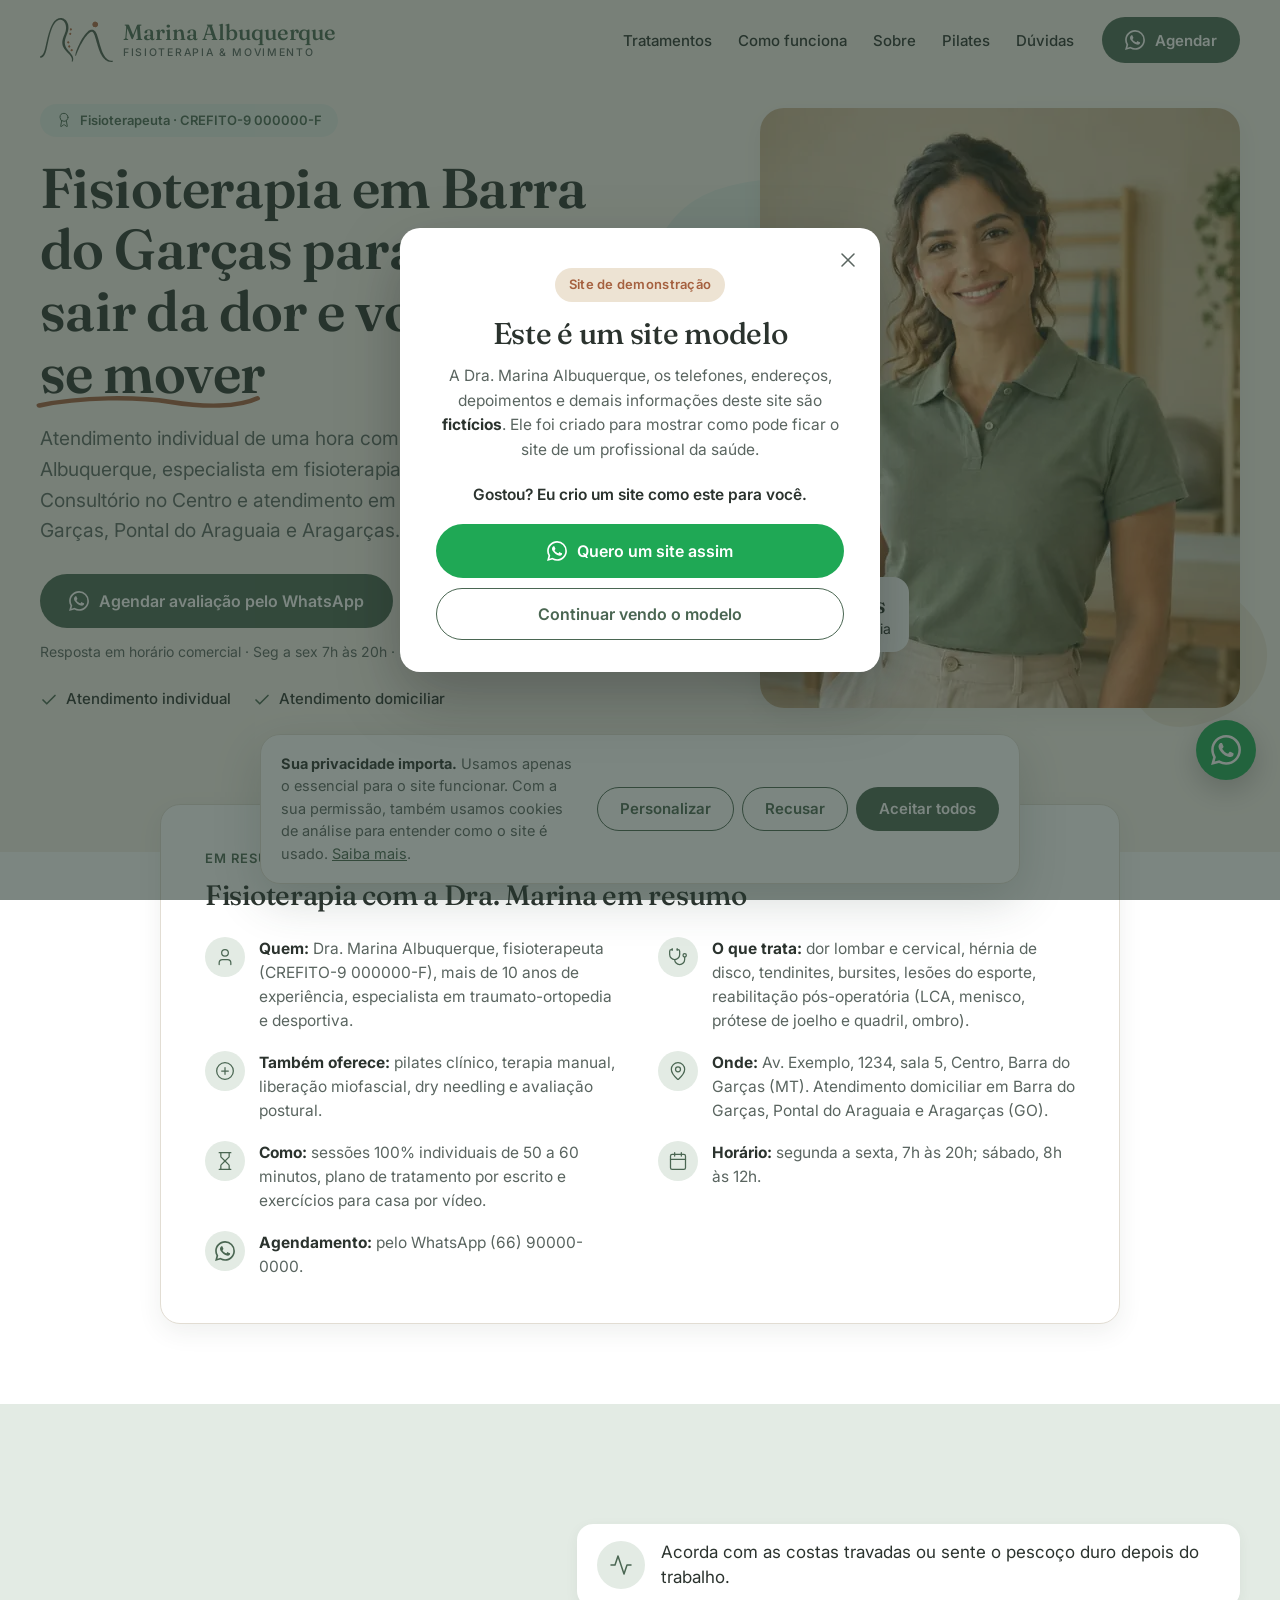
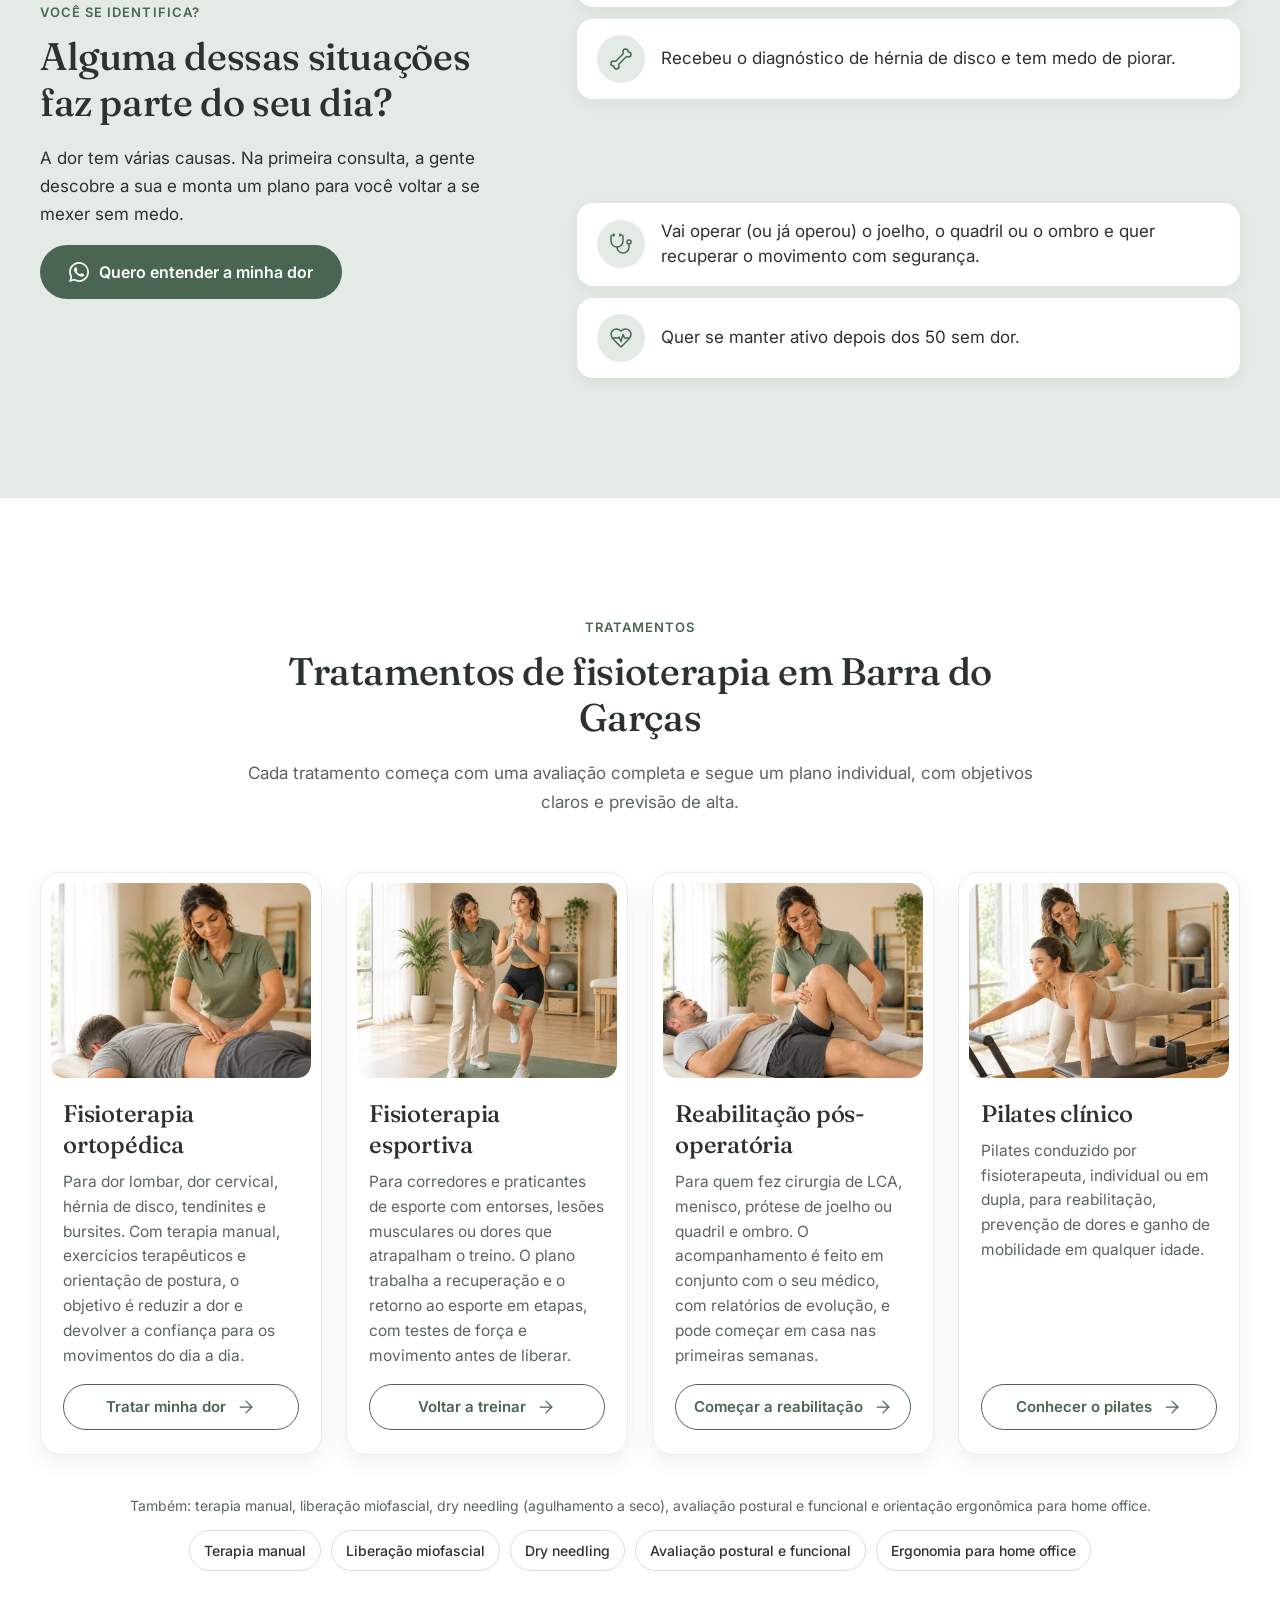
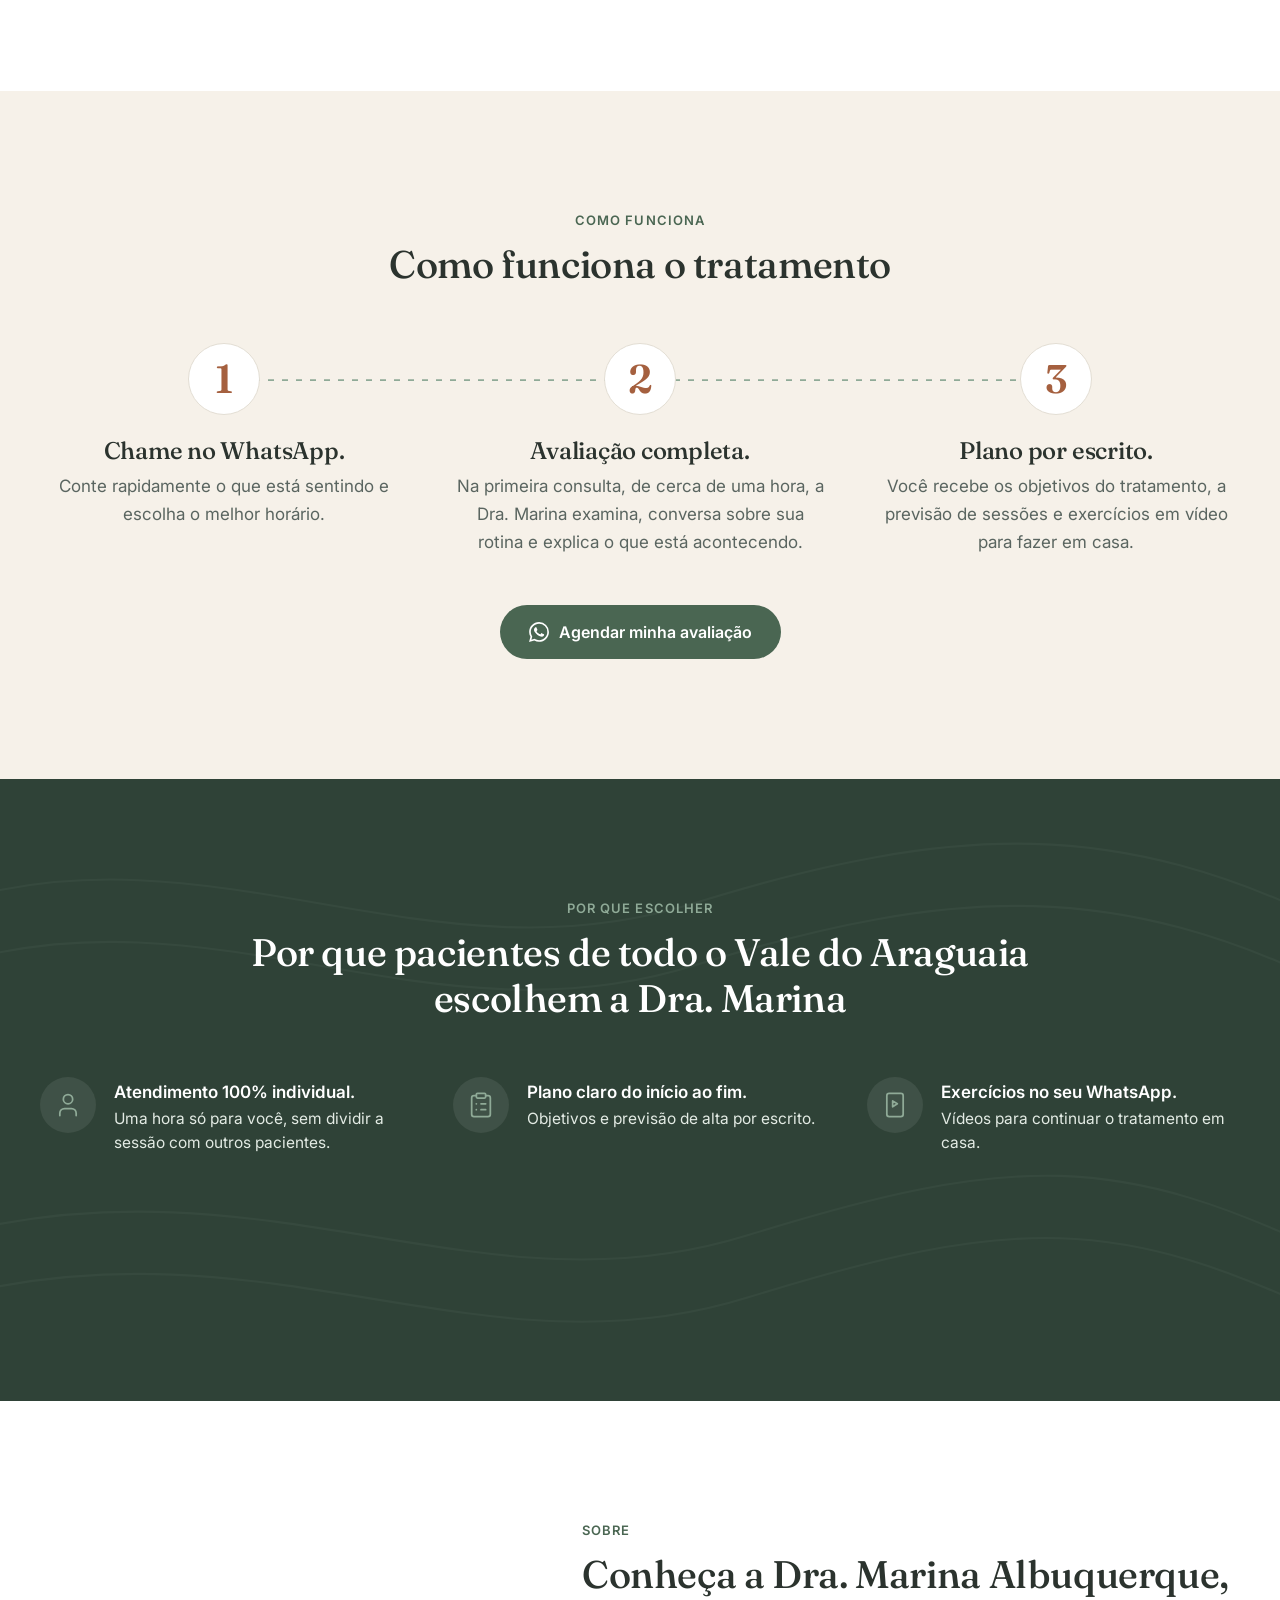
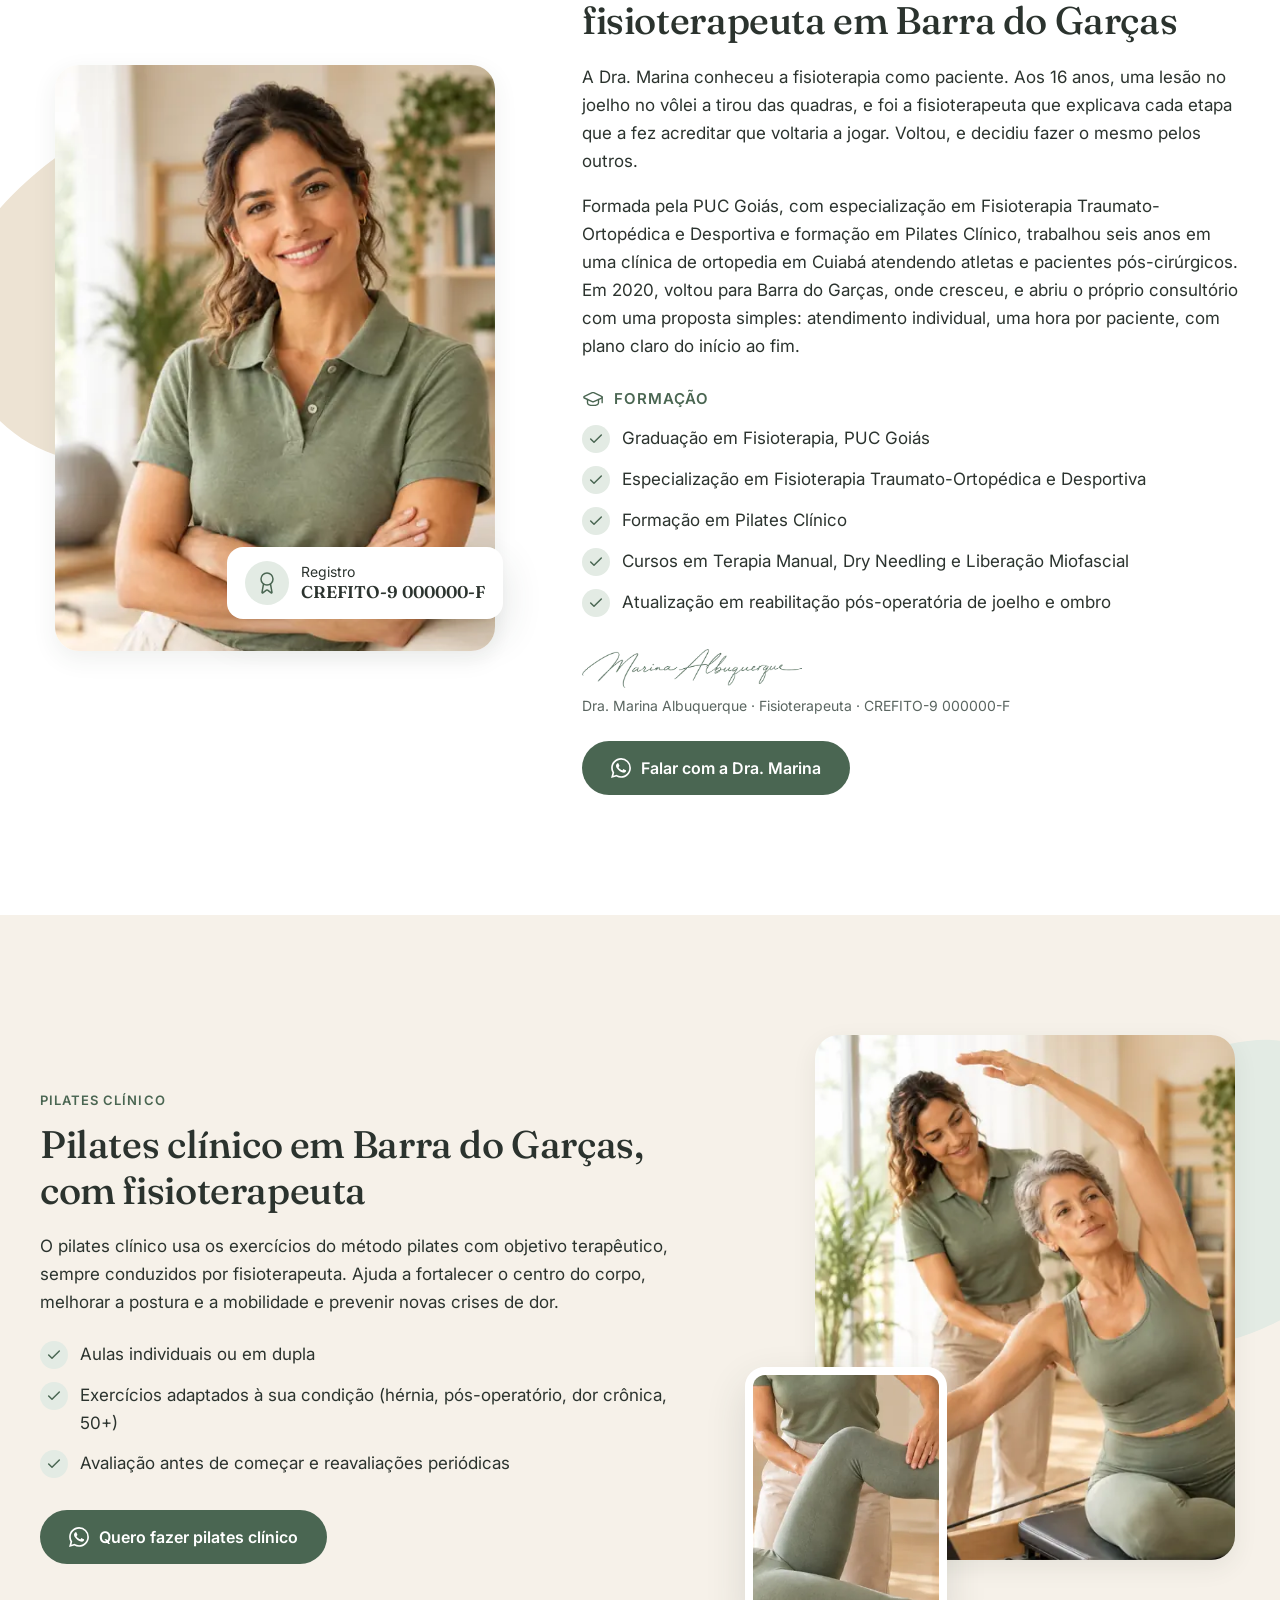
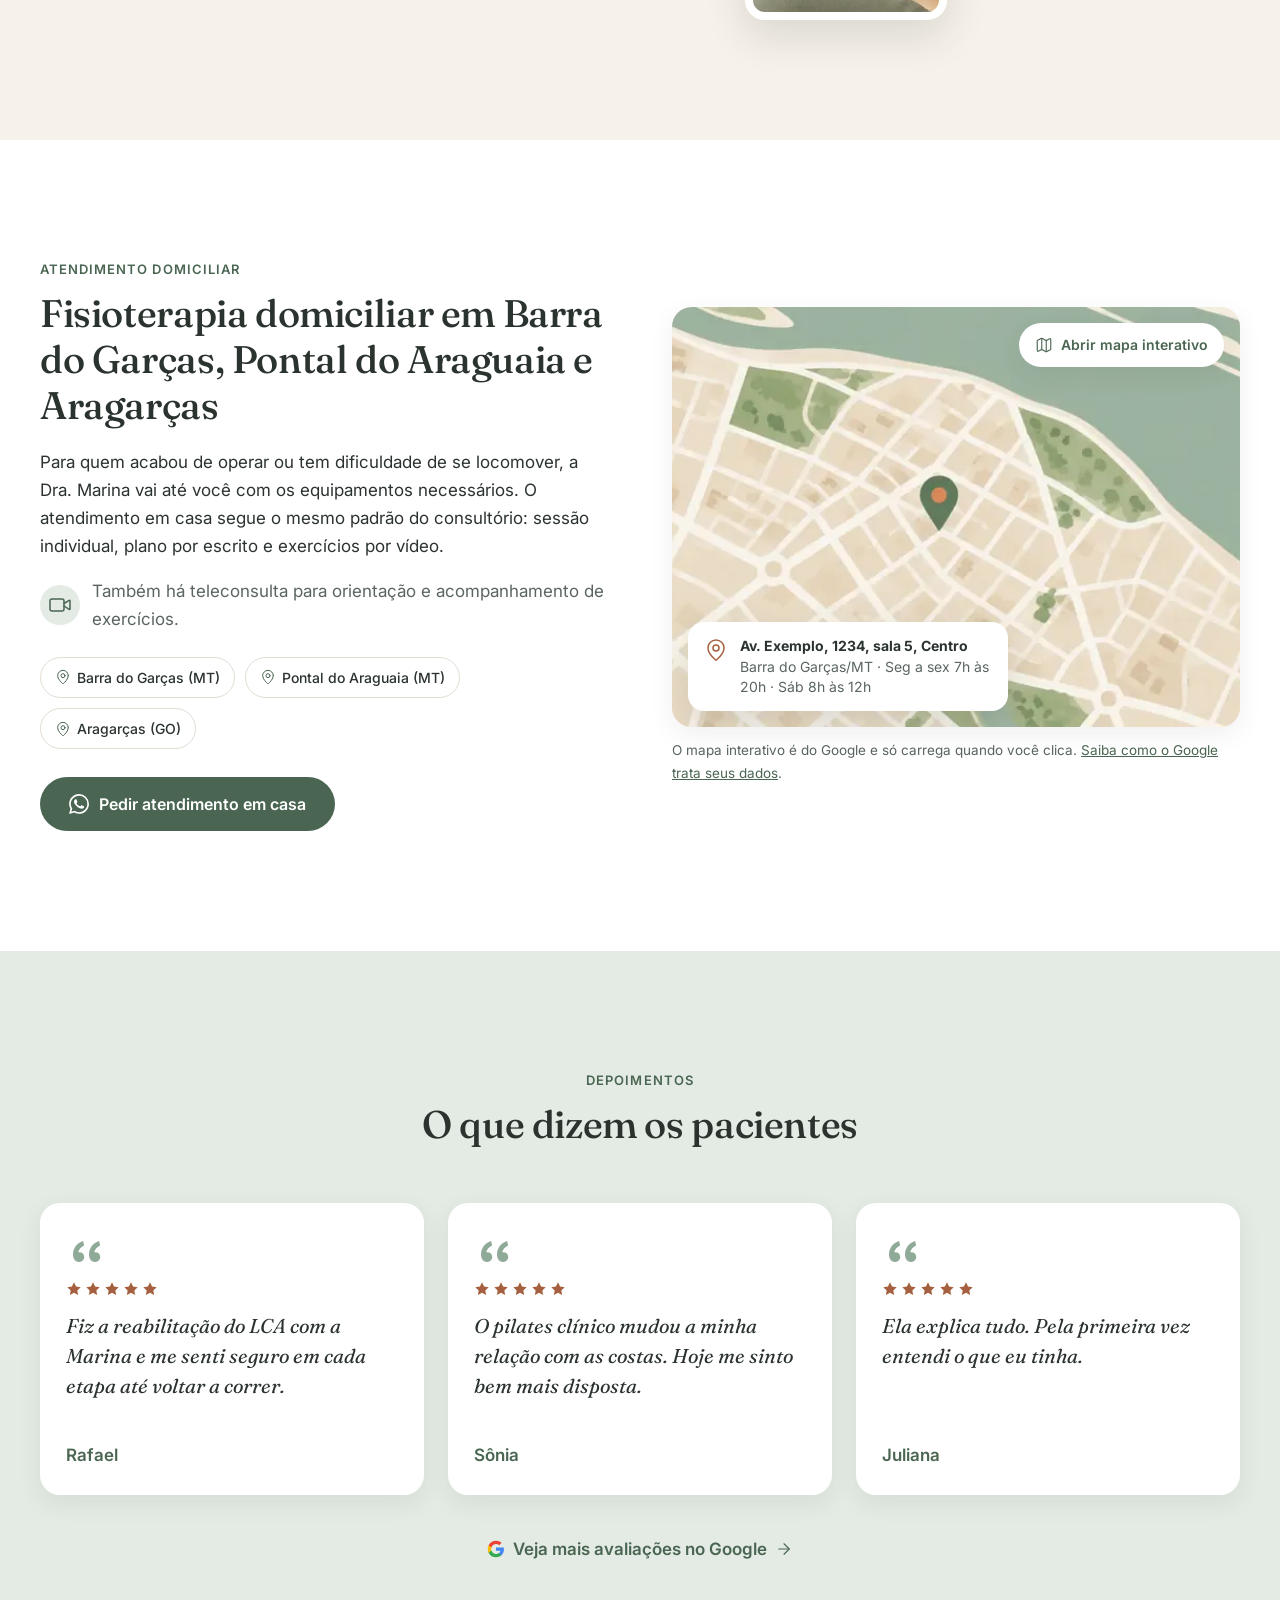
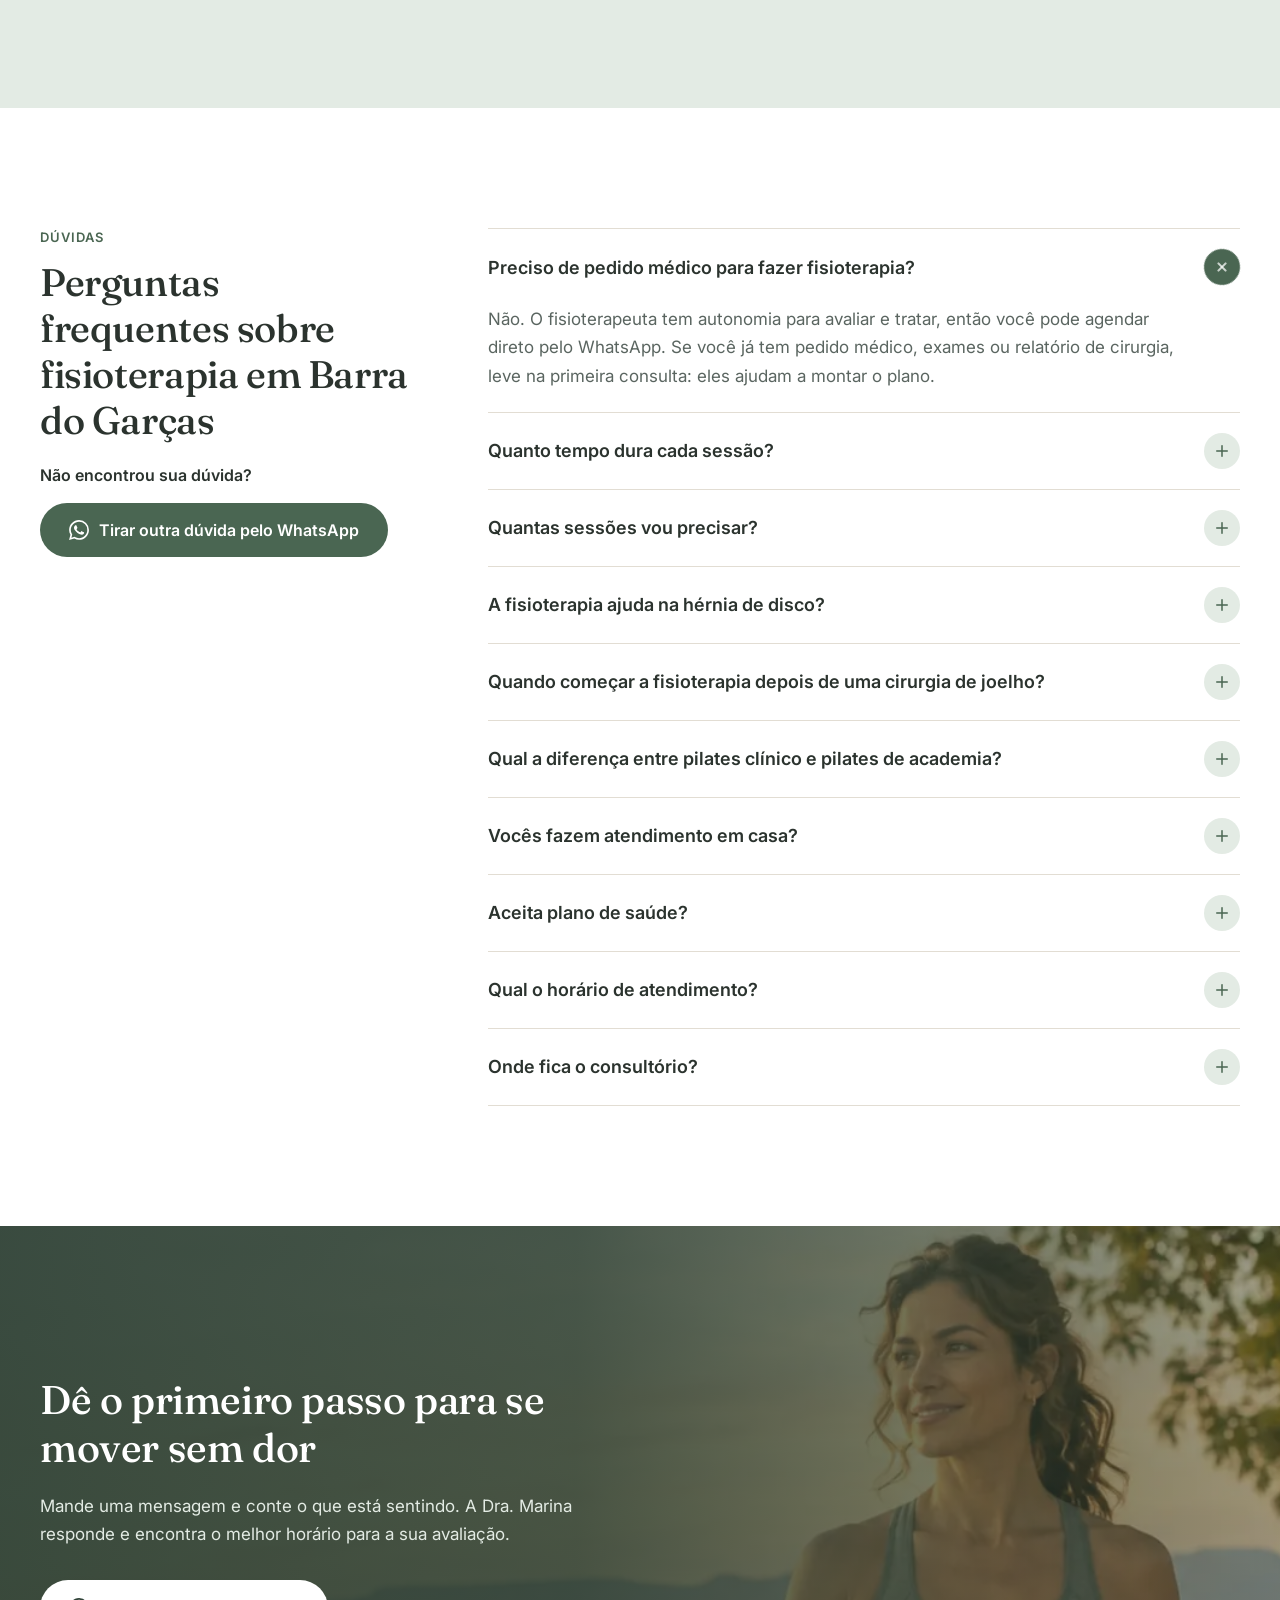
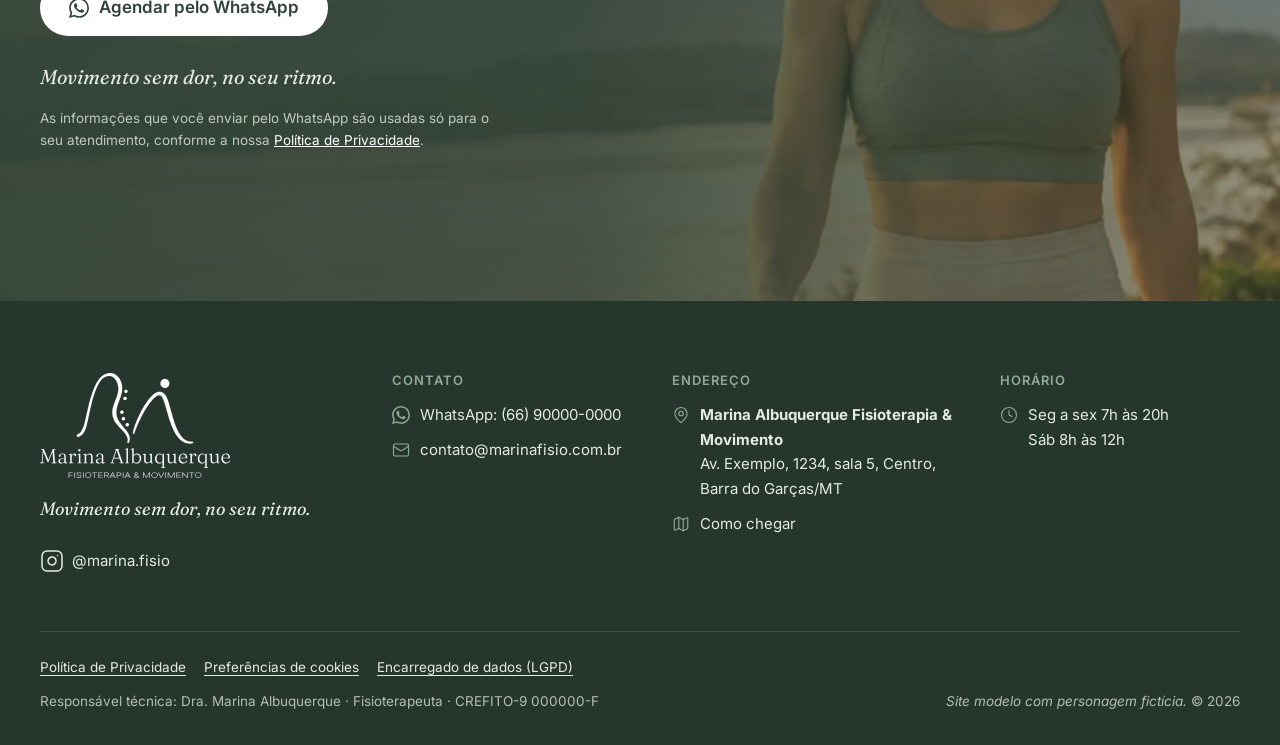
==== commit 460b9b8b: "Adiciona aviso de site modelo com contato para criação de sites O aviso abre ao entrar no site e sub" ====
--- a/index.html
+++ b/index.html
@@ -732,5 +732,6 @@
 </a>
 
 <script src="js/main.js" defer></script>
+<script src="js/modelo.js" defer></script>
 </body>
 </html>
--- a/css/style.css
+++ b/css/style.css
@@ -782,3 +782,42 @@
   .legal-grid { grid-template-columns: 260px 1fr; gap: 64px; align-items: start; }
   .legal-toc { position: sticky; top: 96px; }
 }
+
+/* ---------- 24. Aviso de site modelo ---------- */
+body.modelo-open { overflow: hidden; }
+.modelo-dialog {
+  position: fixed; inset: 0; z-index: 170;
+  background: rgba(38, 54, 45, .6);
+  display: grid; place-items: center; padding: 16px;
+  animation: modelo-fade .3s var(--ease);
+}
+.modelo-dialog[hidden] { display: none; }
+.modelo-panel {
+  position: relative; width: 100%; max-width: 480px; max-height: calc(100vh - 32px); overflow-y: auto;
+  background: #fff; border-radius: var(--radius-card); padding: 32px 24px 24px;
+  box-shadow: 0 24px 64px rgba(0, 0, 0, .25); text-align: center;
+  animation: modelo-up .35s var(--ease); outline: none;
+}
+.modelo-close {
+  position: absolute; top: 10px; right: 10px; width: 44px; height: 44px;
+  display: grid; place-items: center; border: 0; border-radius: 50%;
+  background: transparent; color: var(--texto-2); cursor: pointer;
+}
+.modelo-close:hover { background: var(--areia-50); color: var(--grafite); }
+.modelo-tag {
+  display: inline-block; margin-bottom: 14px; padding: 6px 14px; border-radius: 999px;
+  background: var(--areia-200); color: var(--terracota);
+  font-size: 13px; font-weight: 600; letter-spacing: .02em;
+}
+.modelo-panel h2 { font-size: clamp(1.5rem, 4vw, 1.875rem); margin-bottom: 12px; }
+.modelo-panel p { color: var(--texto-2); font-size: 15.5px; line-height: 1.6; }
+.modelo-panel p strong { color: var(--grafite); }
+.modelo-panel .modelo-cta-text { color: var(--grafite); font-weight: 600; margin: 20px 0 16px; }
+.modelo-actions { display: grid; gap: 10px; }
+.modelo-actions .btn { width: 100%; padding-inline: 18px; }
+.btn-whatsapp { background: var(--whatsapp); color: #fff; }
+.btn-whatsapp:hover { background: #188C46; color: #fff; box-shadow: 0 10px 24px rgba(31, 168, 85, .3); }
+@media (min-width: 640px) { .modelo-panel { padding: 40px 36px 32px; } }
+@keyframes modelo-fade { from { opacity: 0; } }
+@keyframes modelo-up { from { opacity: 0; transform: translateY(16px); } }
+@media (prefers-reduced-motion: reduce) { .modelo-dialog, .modelo-panel { animation: none; } }
